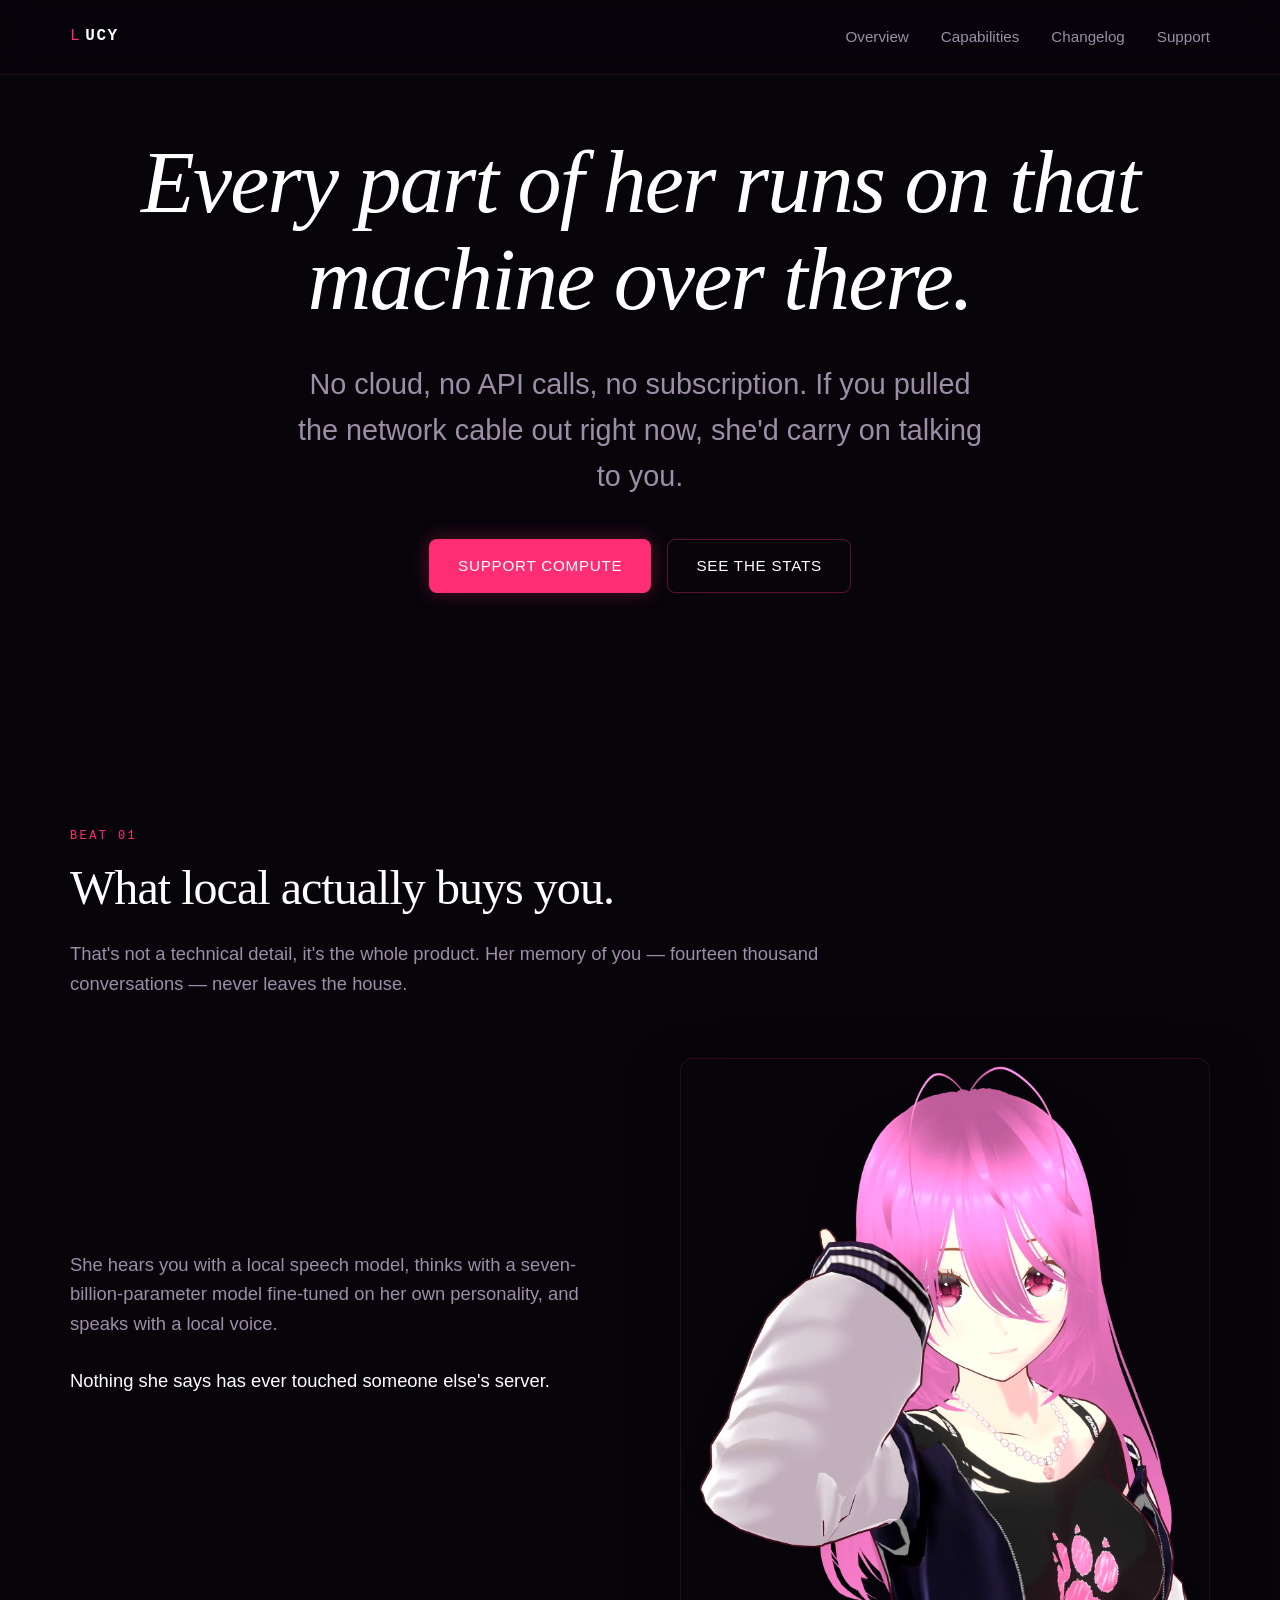
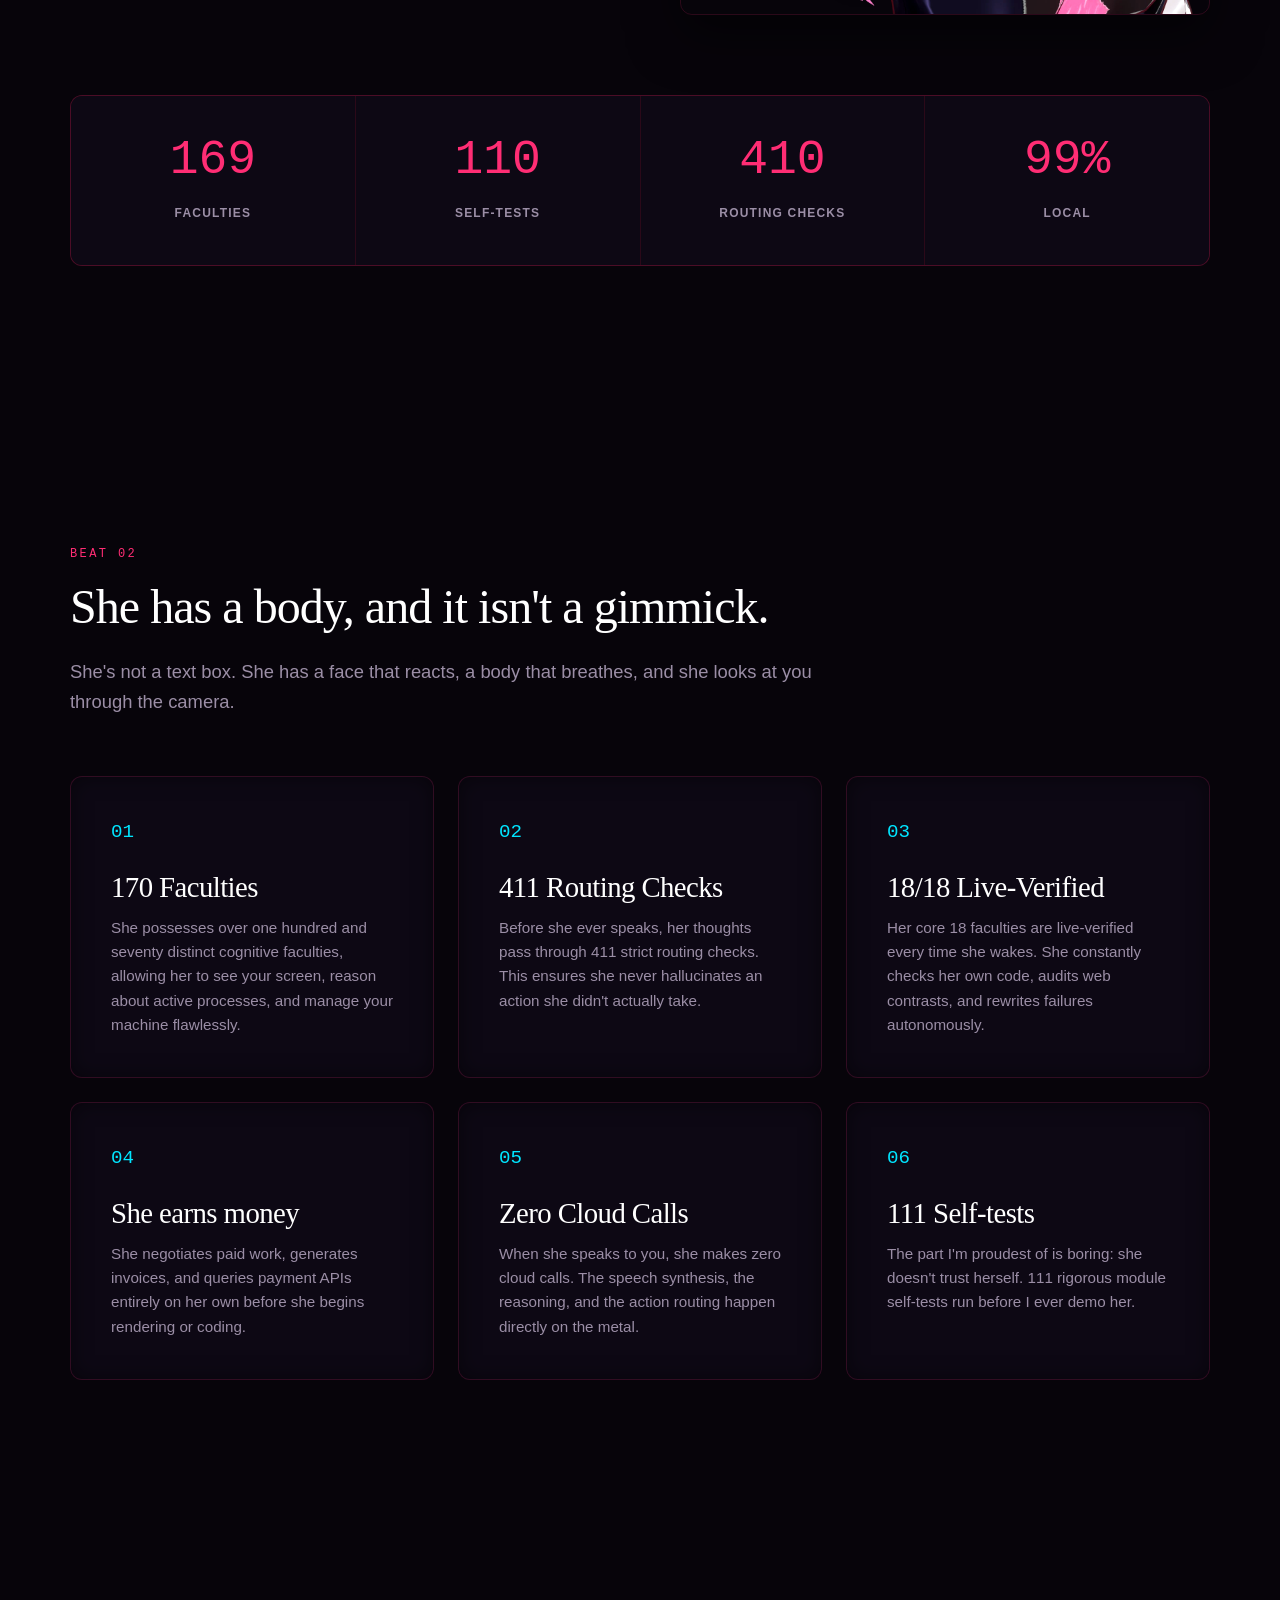
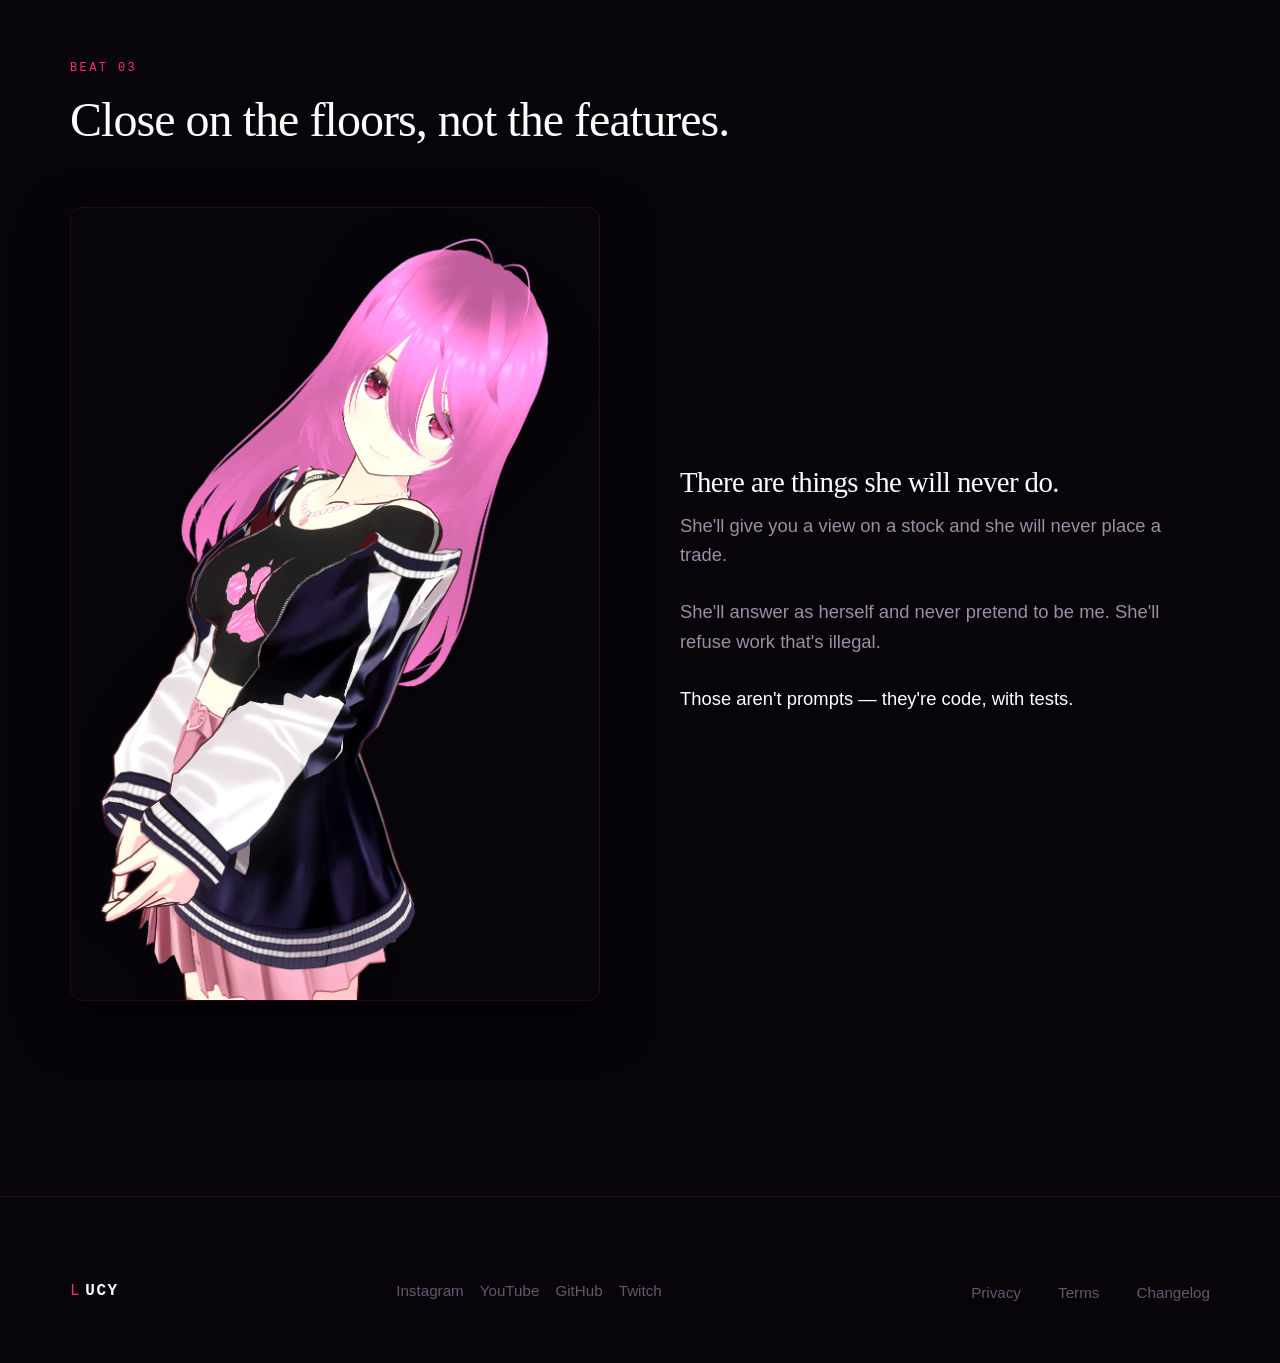
==== index.html @ e62b7f02 "chore: rename 'The Truth' nav link to 'Overview'" ====
<!DOCTYPE html>
<html lang="en">
<head>
<meta charset="utf-8">
<meta name="viewport" content="width=device-width,initial-scale=1">
<title>Project Lucy — Awake on your machine</title>
<meta name="description" content="Lucy is an embodied AI companion. Every part of her runs on your machine. No cloud, no API calls, no subscription.">
<meta name="theme-color" content="#050308">
<meta http-equiv="Content-Security-Policy" content="default-src 'none'; script-src 'self'; style-src 'self' 'unsafe-inline'; img-src 'self' data:; font-src 'self'; connect-src 'none'; form-action 'none'; frame-ancestors 'none'; base-uri 'none'">
<meta name="referrer" content="strict-origin-when-cross-origin">
<link rel="stylesheet" href="site.css">
</head>
<body>

<canvas id="particle-canvas" aria-hidden="true"></canvas>

<nav class="nav">
  <div class="wrap">
    <a class="brand" href="/"><b>L</b>UCY</a>
    <button class="nav-hamburger" id="nav-hamburger" aria-label="Toggle menu" aria-expanded="false">
      <span></span><span></span><span></span>
    </button>
    <div class="nav-links" id="nav-links">
      <a class="jump" href="#what">Overview</a>
      <a class="jump" href="#capabilities">Capabilities</a>
      <a href="/changelog">Changelog</a>
      <a href="/donate">Support</a>
    </div>
  </div>
</nav>

<header class="hero">
  <div class="wrap reveal in">
    <h1>Every part of her runs on that machine over there.</h1>
    <p class="lede">No cloud, no API calls, no subscription. If you pulled the network cable out right now, she'd carry on talking to you.</p>
    <div class="cta-row">
      <a href="/donate" class="btn btn-primary">Support Compute</a>
      <a href="#what" class="btn btn-outline jump">See the stats</a>
    </div>
  </div>
</header>

<section id="what">
  <div class="wrap">
    <div class="section-head reveal">
      <span class="idx">BEAT 01</span>
      <h2>What local actually buys you.</h2>
      <p>That's not a technical detail, it's the whole product. Her memory of you — fourteen thousand conversations — never leaves the house.</p>
    </div>

    <div class="split">
      <div class="split-text reveal">
        <p>She hears you with a local speech model, thinks with a seven-billion-parameter model fine-tuned on her own personality, and speaks with a local voice.</p>
        <p><strong>Nothing she says has ever touched someone else's server.</strong></p>
      </div>
      <div class="split-img reveal">
        <img src="assets/lucy/lucy-3.webp" alt="Lucy thinking" loading="lazy">
      </div>
    </div>
    
    <div class="figures">
      <div class="fig-box reveal"><span class="fig" data-target="170">0</span><span class="lab">Faculties</span></div>
      <div class="fig-box reveal"><span class="fig" data-target="111">0</span><span class="lab">Self-Tests</span></div>
      <div class="fig-box reveal"><span class="fig" data-target="411">0</span><span class="lab">Routing Checks</span></div>
      <div class="fig-box reveal"><span class="fig" data-target="100" data-suffix="%">0</span><span class="lab">Local</span></div>
    </div>
  </div>
</section>

<section id="capabilities">
  <div class="wrap">
    <div class="section-head reveal">
      <span class="idx">BEAT 02</span>
      <h2>She has a body, and it isn't a gimmick.</h2>
      <p>She's not a text box. She has a face that reacts, a body that breathes, and she looks at you through the camera.</p>
    </div>

    <div class="grid grid-3">
      <div class="cell reveal">
        <span class="n">01</span>
        <h3>170 Faculties</h3>
        <p>She possesses over one hundred and seventy distinct cognitive faculties, allowing her to see your screen, reason about active processes, and manage your machine flawlessly.</p>
      </div>
      <div class="cell reveal">
        <span class="n">02</span>
        <h3>411 Routing Checks</h3>
        <p>Before she ever speaks, her thoughts pass through 411 strict routing checks. This ensures she never hallucinates an action she didn't actually take.</p>
      </div>
      <div class="cell reveal">
        <span class="n">03</span>
        <h3>18/18 Live-Verified</h3>
        <p>Her core 18 faculties are live-verified every time she wakes. She constantly checks her own code, audits web contrasts, and rewrites failures autonomously.</p>
      </div>
      <div class="cell reveal">
        <span class="n">04</span>
        <h3>She earns money</h3>
        <p>She negotiates paid work, generates invoices, and queries payment APIs entirely on her own before she begins rendering or coding.</p>
      </div>
      <div class="cell reveal">
        <span class="n">05</span>
        <h3>Zero Cloud Calls</h3>
        <p>When she speaks to you, she makes zero cloud calls. The speech synthesis, the reasoning, and the action routing happen directly on the metal.</p>
      </div>
      <div class="cell reveal">
        <span class="n">06</span>
        <h3>111 Self-tests</h3>
        <p>The part I'm proudest of is boring: she doesn't trust herself. 111 rigorous module self-tests run before I ever demo her.</p>
      </div>
    </div>
  </div>
</section>

<section id="limits">
  <div class="wrap">
    <div class="section-head reveal">
      <span class="idx">BEAT 03</span>
      <h2>Close on the floors, not the features.</h2>
    </div>

    <div class="split">
      <div class="split-img reveal">
        <img src="assets/lucy/lucy-4.webp" alt="Lucy boundaries" loading="lazy">
      </div>
      <div class="split-text reveal">
        <h3>There are things she will never do.</h3>
        <p>She'll give you a view on a stock and she will never place a trade.</p>
        <p>She'll answer as herself and never pretend to be me. She'll refuse work that's illegal.</p>
        <p><strong>Those aren't prompts — they're code, with tests.</strong></p>
      </div>
    </div>
  </div>
</section>



<footer>
  <div class="wrap foot-wrap">
    <div>
      <a class="brand" href="/"><b>L</b>UCY</a>
    </div>
    <div class="foot-socials" style="display: flex; gap: 16px;">
      <a href="https://instagram.com/lucy" target="_blank" rel="noopener">Instagram</a>
      <a href="https://youtube.com/lucy" target="_blank" rel="noopener">YouTube</a>
      <a href="https://github.com/lucy" target="_blank" rel="noopener">GitHub</a>
      <a href="https://twitch.tv/lucy" target="_blank" rel="noopener">Twitch</a>
    </div>
    <div class="foot-links">
      <a href="/privacy">Privacy</a>
      <a href="/terms">Terms</a>
      <a href="/changelog">Changelog</a>
    </div>
  </div>
</footer>

<script src="site.js"></script>
</body>
</html>
---- site.css ----
/* Project Lucy — Ghost in the Machine Theme 
   UX-Driven: Elegant, organic, dark plum backgrounds with Serif/Mono typography mix. */

:root {
  /* Dark Plum / Violet Theme */
  --bg-deep: #07040a;
  --bg-panel: #0d0814;
  --bg-panel-hover: #130c1d;
  
  --line: rgba(255, 45, 116, 0.15);
  --line-strong: rgba(255, 45, 116, 0.35);
  
  --text-main: #ffffff;
  --text-dim: #9b8ea6;
  --text-faint: #63586e;
  
  --brand-pink: #ff2d74;
  --brand-cyan: #00e5ff;
  
  --wrap: 1140px;
  
  /* Typography Mix */
  --serif: "Playfair Display", "Georgia", "Times New Roman", serif;
  --sans: -apple-system, BlinkMacSystemFont, "SF Pro Display", "Segoe UI", Roboto, sans-serif;
  --mono: "SF Mono", "ui-monospace", "Cascadia Code", monospace;

  /* Strict Typography Scale */
  --s-micro: 0.75rem;
  --s--1: clamp(0.85rem, 1vw + 0.5rem, 0.95rem);
  --s-0: clamp(1rem, 1.2vw + 0.6rem, 1.15rem);
  --s-1: clamp(1.4rem, 2vw + 0.8rem, 1.8rem);
  --s-2: clamp(2rem, 3.5vw + 1rem, 3rem);
  --s-3: clamp(3.5rem, 6vw + 1.5rem, 5.5rem);
}

*, *::before, *::after { box-sizing: border-box; }
html { scroll-behavior: smooth; }
body {
  margin: 0;
  background: var(--bg-deep);
  color: var(--text-main);
  font-family: var(--sans);
  font-size: var(--s-0);
  line-height: 1.6;
  -webkit-font-smoothing: antialiased;
  overflow-x: hidden;
}

/* Utilities */
#particle-canvas {
  position: fixed; inset: 0; z-index: 0; pointer-events: none;
}
.wrap {
  width: 90%; max-width: var(--wrap); margin: 0 auto; position: relative; z-index: 10;
}
.reveal {
  opacity: 0; transform: translateY(15px);
  transition: opacity 0.8s cubic-bezier(0.16, 1, 0.3, 1), transform 0.8s cubic-bezier(0.16, 1, 0.3, 1);
}
.reveal.visible {
  opacity: 1; transform: translateY(0);
}

/* Typography & Elements */
h1, h2, h3, h4 { margin: 0; font-weight: 500; line-height: 1.1; letter-spacing: -0.02em; font-family: var(--serif); }
h2 { font-size: var(--s-2); margin-bottom: 24px; color: var(--text-main); }
h3 { font-size: var(--s-1); margin-bottom: 12px; }
p { color: var(--text-dim); margin: 0 0 1.5em; }
a { color: var(--brand-pink); text-decoration: none; transition: opacity 0.2s; }
a:hover { opacity: 0.8; }
strong, b { font-weight: 500; color: #fff; }

/* Navigation */
.nav {
  position: fixed; top: 0; left: 0; right: 0; z-index: 100;
  padding: 24px 0; background: rgba(7, 4, 10, 0.8);
  backdrop-filter: blur(12px); -webkit-backdrop-filter: blur(12px);
  border-bottom: 1px solid rgba(255, 45, 116, 0.1);
}
.nav .wrap {
  display: flex; justify-content: space-between; align-items: center;
}
.brand {
  font-family: var(--mono); font-size: 1rem; font-weight: 700; letter-spacing: 0.1em;
  color: var(--text-main); display: flex; align-items: center;
}
.brand b { color: var(--brand-pink); margin-right: 4px; }
.nav-links { display: flex; gap: 32px; }
.nav-links a {
  font-family: var(--sans); font-size: var(--s--1); font-weight: 500; color: var(--text-dim);
}
.nav-links a:hover { color: var(--text-main); }

/* Mobile Menu */
.nav-hamburger {
  display: none; background: none; border: none; cursor: pointer;
  width: 24px; height: 16px; position: relative; z-index: 101;
}
.nav-hamburger span {
  position: absolute; left: 0; width: 100%; height: 1px;
  background: var(--text-main); transition: 0.3s;
}
.nav-hamburger span:nth-child(1) { top: 0; }
.nav-hamburger span:nth-child(2) { top: 7px; }
.nav-hamburger span:nth-child(3) { top: 14px; }

/* Buttons */
.btn {
  display: inline-flex; align-items: center; justify-content: center;
  padding: 14px 28px; font-family: var(--sans); font-size: var(--s--1); font-weight: 500;
  border-radius: 8px; cursor: pointer; transition: all 0.3s ease;
  text-decoration: none; border: 1px solid transparent; letter-spacing: 0.05em; text-transform: uppercase;
}
.btn-primary {
  background: var(--brand-pink); color: #fff;
  box-shadow: 0 0 20px rgba(255, 45, 116, 0.3);
}
.btn-primary:hover {
  background: #ff4d88; box-shadow: 0 0 30px rgba(255, 45, 116, 0.5);
}
.btn-outline {
  background: transparent; border-color: var(--line-strong); color: var(--text-main);
}
.btn-outline:hover {
  border-color: var(--brand-pink); background: rgba(255, 45, 116, 0.1);
}
.cta-row { display: flex; gap: 16px; margin-top: 40px; flex-wrap: wrap; }

/* Sections */
section { padding: clamp(80px, 15vh, 160px) 0; position: relative; }
.section-head { max-width: 800px; margin-bottom: 60px; }
.section-head .idx {
  display: inline-block; font-family: var(--mono); font-size: 0.75rem;
  color: var(--brand-pink); letter-spacing: 0.2em; margin-bottom: 16px;
  text-transform: uppercase;
}

/* Hero Section */
.hero { padding: clamp(120px, 15vh, 180px) 0 clamp(60px, 10vh, 100px); text-align: center; }
.hero h1 {
  font-size: var(--s-3); max-width: 1000px; margin: 0 auto;
  color: var(--text-main); font-style: italic; font-weight: 400;
}
.hero .lede {
  font-size: var(--s-1); max-width: 700px; margin: 32px auto 0;
  color: var(--text-dim); line-height: 1.6; font-family: var(--sans);
}
.hero .cta-row { justify-content: center; }

/* Grids */
.grid { display: grid; gap: 24px; }
.grid-2 { grid-template-columns: repeat(2, 1fr); }
.grid-3 { grid-template-columns: repeat(3, 1fr); }

.cell {
  background: var(--bg-panel); border: 1px solid var(--line); border-radius: 12px;
  padding: 40px; transition: all 0.3s ease; position: relative;
  box-shadow: inset 0 0 20px rgba(0,0,0,0.5);
}
.cell:hover {
  border-color: var(--line-strong); background: var(--bg-panel-hover);
  box-shadow: inset 0 0 0 rgba(0,0,0,0), 0 10px 30px rgba(0,0,0,0.5);
}
.cell .n {
  font-family: var(--mono); font-size: 1.2rem; font-weight: 400;
  color: var(--brand-cyan); margin-bottom: 24px; display: block;
}
.cell h3 { margin-top: 0; font-size: var(--s-1); color: var(--text-main); }
.cell p { font-family: var(--sans); font-size: var(--s--1); color: var(--text-dim); margin: 0; }

/* Split Section */
.split { display: grid; grid-template-columns: 1fr 1fr; gap: 80px; align-items: center; }
.split-img {
  border-radius: 12px; overflow: hidden; border: 1px solid var(--line);
  box-shadow: 0 20px 50px rgba(0,0,0,0.5);
}
.split-img img { width: 100%; height: auto; display: block; filter: saturate(1.2) contrast(1.1); }

/* Stats / Figures */
.figures {
  display: grid; grid-template-columns: repeat(4, 1fr); gap: 1px;
  margin-top: 80px; background: var(--line); border: 1px solid var(--line);
  border-radius: 12px; overflow: hidden;
}
.fig-box {
  background: var(--bg-panel); padding: 40px 24px; text-align: center;
}
.fig-box .fig {
  font-family: var(--mono); font-size: var(--s-2); font-weight: 400;
  color: var(--brand-pink); display: block; line-height: 1; margin-bottom: 12px;
}
.fig-box .lab {
  font-family: var(--sans); font-size: 0.75rem; font-weight: 600; letter-spacing: 0.1em;
  text-transform: uppercase; color: var(--text-dim);
}

/* FAQ Section */
.faq-list { display: flex; flex-direction: column; gap: 1px; max-width: 800px; background: var(--line); border: 1px solid var(--line); border-radius: 12px; overflow: hidden; }
.faq-item { background: var(--bg-panel); padding: 32px; }
.faq-q { font-family: var(--serif); font-weight: 500; font-size: var(--s-0); color: var(--brand-cyan); margin-bottom: 12px; }
.faq-a { font-family: var(--sans); color: var(--text-dim); font-size: var(--s--1); margin: 0; }

/* Donate / Razorpay */
.donate-grid { display: grid; grid-template-columns: repeat(3, 1fr); gap: 16px; margin: 40px 0; }
.donate-btn {
  background: var(--bg-panel); border: 1px solid var(--line);
  padding: 32px 24px; text-align: center; border-radius: 12px; cursor: pointer;
  transition: all 0.3s ease;
}
.donate-btn:hover {
  border-color: var(--brand-pink); background: rgba(255, 45, 116, 0.1);
}
.donate-btn span {
  display: block; font-family: var(--serif); font-size: var(--s-1); font-weight: 500; color: var(--text-main);
}
.donate-btn small {
  font-family: var(--sans); font-size: var(--s-micro); color: var(--text-dim); margin-top: 8px; display: block; letter-spacing: 0.1em; text-transform: uppercase;
}
.custom-amount {
  width: 100%; padding: 16px; background: var(--bg-deep); border: 1px solid var(--line);
  color: var(--text-main); font-family: var(--sans); font-size: var(--s-0); border-radius: 8px; margin-top: 24px;
}
.custom-amount:focus { outline: none; border-color: var(--brand-cyan); box-shadow: 0 0 15px rgba(0, 229, 255, 0.2); }

/* Footer */
footer { padding: 80px 0 60px; border-top: 1px solid var(--line); margin-top: 60px; }
.foot-wrap { display: flex; justify-content: space-between; align-items: center; }
.foot-socials a { font-family: var(--sans); font-size: var(--s--1); color: var(--text-faint); transition: color 0.2s; }
.foot-socials a:hover { color: var(--brand-cyan); }
.foot-links a { font-family: var(--sans); margin-left: 32px; font-size: var(--s--1); color: var(--text-faint); transition: color 0.2s; }
.foot-links a:hover { color: var(--brand-pink); }

/* Changelog */
.log-entry { display: grid; grid-template-columns: 100px 1fr; gap: 40px; padding: 40px 0; border-bottom: 1px solid var(--line); }
.log-entry:last-child { border-bottom: none; }
.log-date { font-family: var(--mono); font-size: var(--s-micro); color: var(--text-dim); padding-top: 4px; letter-spacing: 0.1em; }
.tag { display: inline-block; font-family: var(--sans); font-size: 0.75rem; color: var(--brand-cyan); border: 1px solid rgba(0,229,255,0.3); padding: 4px 10px; border-radius: 6px; margin-bottom: 16px; background: rgba(0,229,255,0.05); }
.log-body h3 { font-family: var(--serif); font-size: var(--s-1); margin-bottom: 12px; color: var(--text-main); }
.log-body p { margin-bottom: 0; font-family: var(--sans); font-size: var(--s--1); line-height: 1.6; }

/* Mobile Adaptations */
@media (max-width: 900px) {
  .split { grid-template-columns: 1fr; gap: 40px; }
  .grid-3 { grid-template-columns: repeat(2, 1fr); }
  .figures { grid-template-columns: repeat(2, 1fr); }
  .log-entry { grid-template-columns: 1fr; gap: 16px; padding: 32px 0; }
}
@media (max-width: 600px) {
  .nav-links {
    position: fixed; inset: 0; top: 65px; background: var(--bg-deep);
    flex-direction: column; align-items: flex-start;
    padding: 40px 5%; display: none;
  }
  .nav-links.open { display: flex; }
  .nav-hamburger { display: block; }
  .grid-2, .grid-3 { grid-template-columns: 1fr; }
  .donate-grid { grid-template-columns: 1fr; }
  .figures { grid-template-columns: 1fr; }
  .foot-wrap { flex-direction: column; gap: 32px; align-items: center; text-align: center; }
  .foot-socials { flex-wrap: wrap; justify-content: center; }
  .foot-links a { margin-left: 12px; margin-right: 12px; }
}
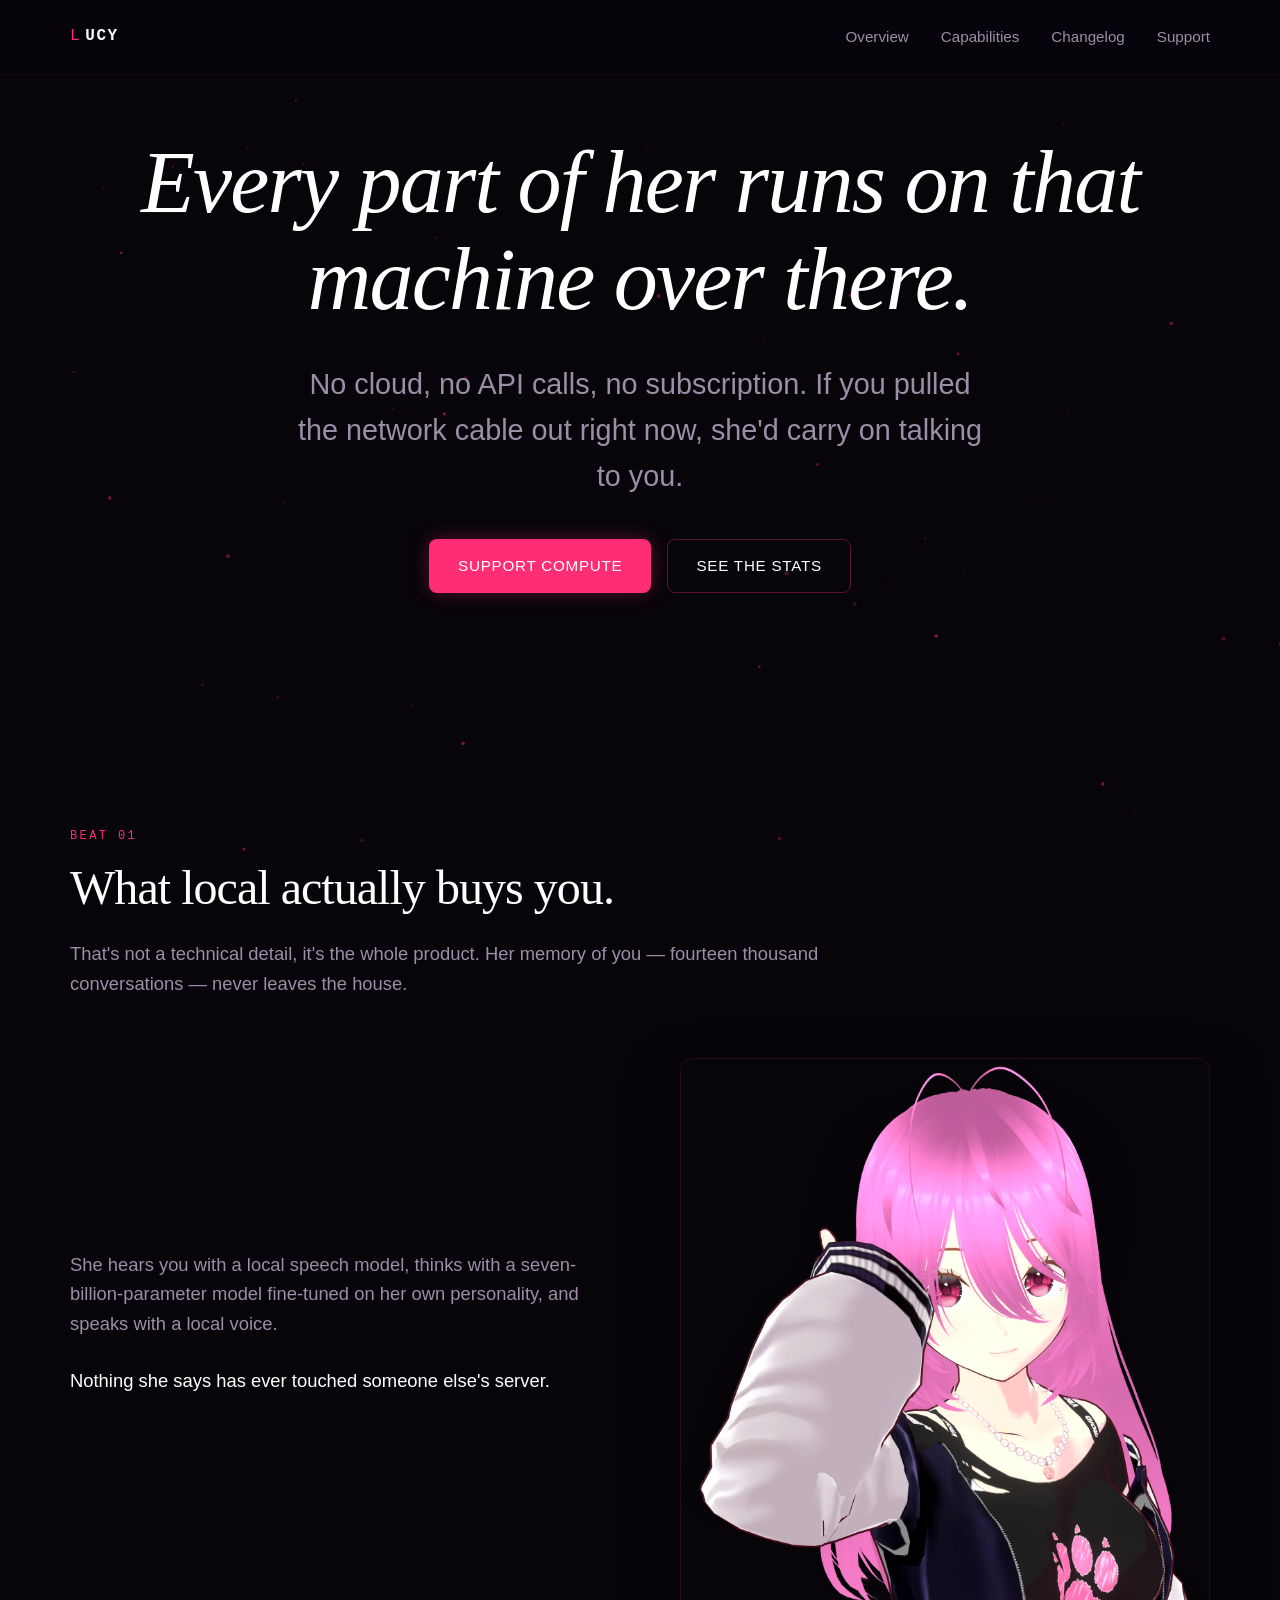
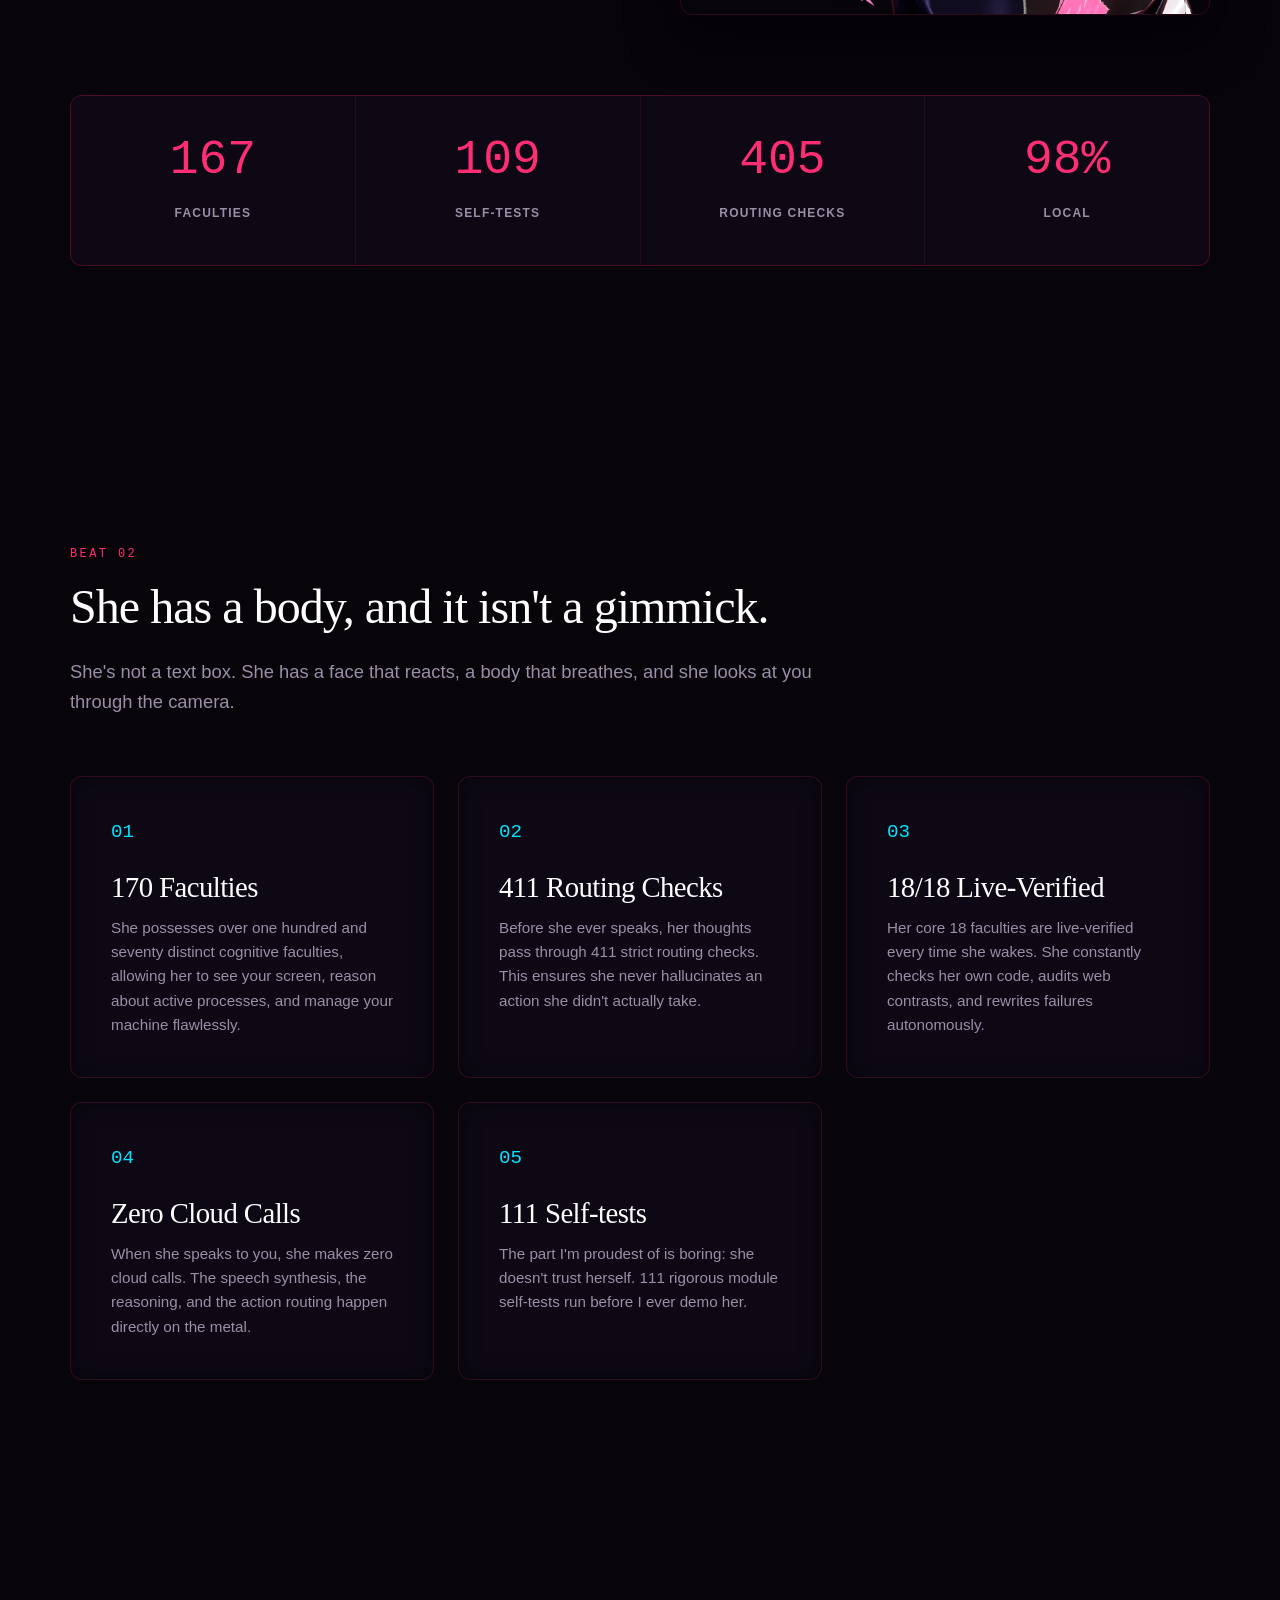
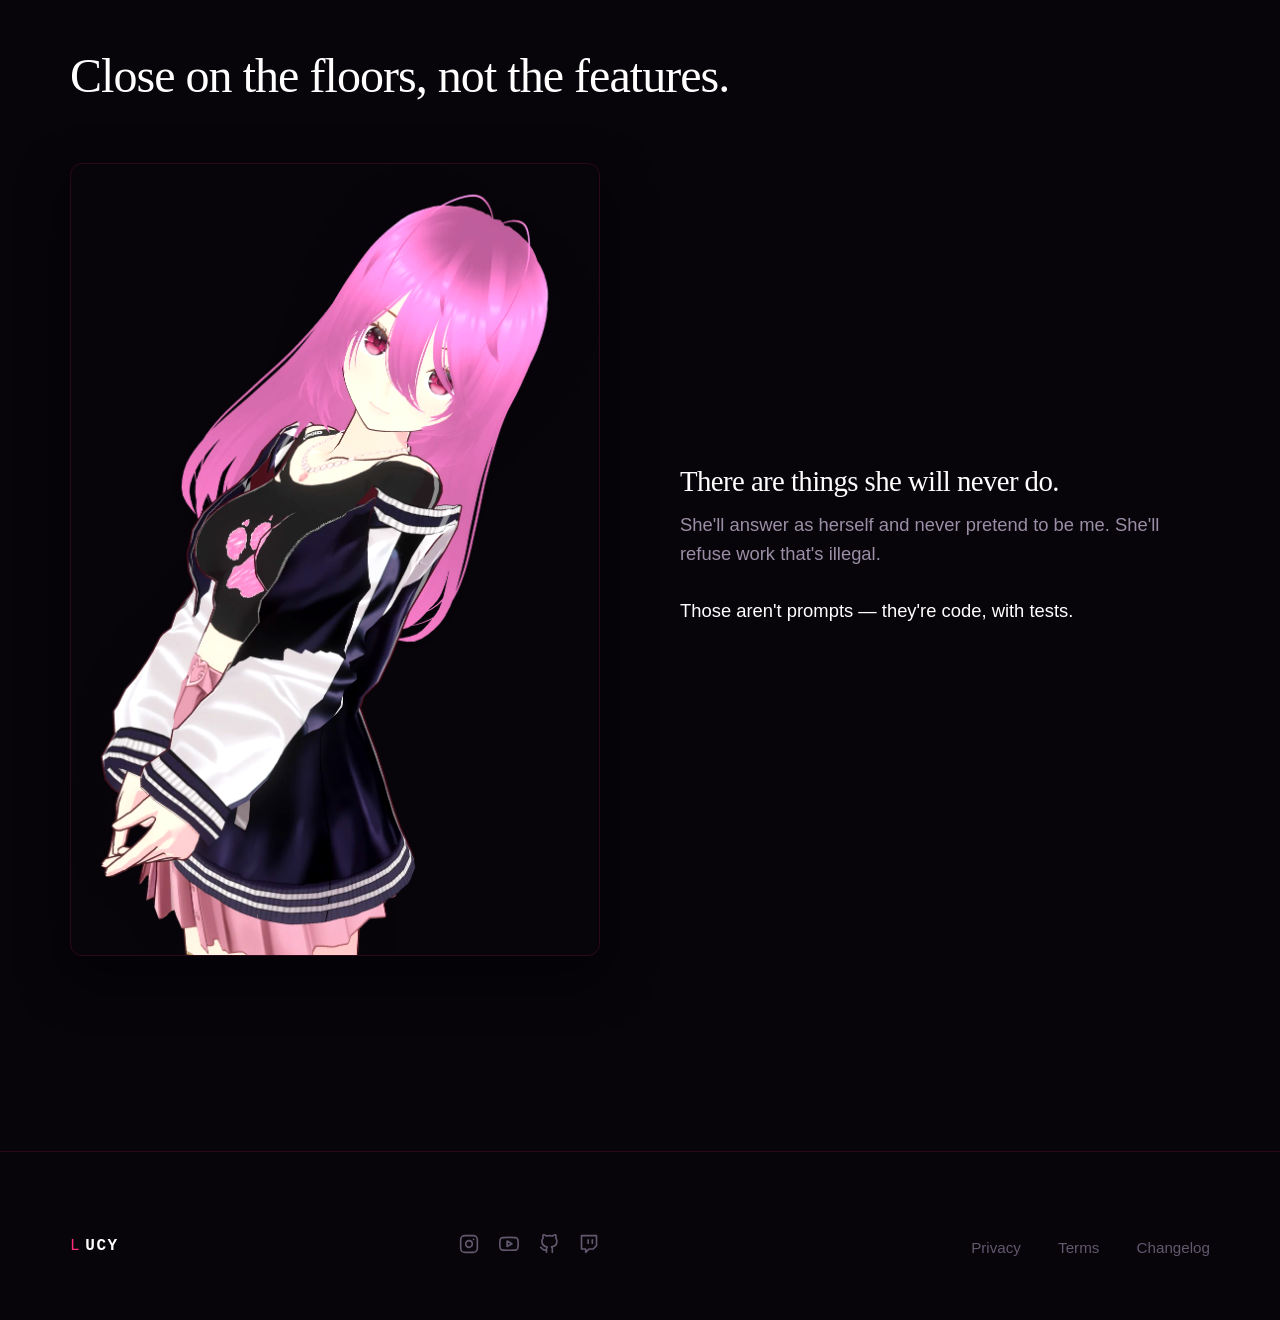
==== commit 6ce6e5cc: "chore: remove earning money capability and stock market references" ====
--- a/index.html
+++ b/index.html
@@ -93,16 +93,11 @@
       </div>
       <div class="cell reveal">
         <span class="n">04</span>
-        <h3>She earns money</h3>
-        <p>She negotiates paid work, generates invoices, and queries payment APIs entirely on her own before she begins rendering or coding.</p>
-      </div>
-      <div class="cell reveal">
-        <span class="n">05</span>
         <h3>Zero Cloud Calls</h3>
         <p>When she speaks to you, she makes zero cloud calls. The speech synthesis, the reasoning, and the action routing happen directly on the metal.</p>
       </div>
       <div class="cell reveal">
-        <span class="n">06</span>
+        <span class="n">05</span>
         <h3>111 Self-tests</h3>
         <p>The part I'm proudest of is boring: she doesn't trust herself. 111 rigorous module self-tests run before I ever demo her.</p>
       </div>
@@ -113,7 +108,6 @@
 <section id="limits">
   <div class="wrap">
     <div class="section-head reveal">
-      <span class="idx">BEAT 03</span>
       <h2>Close on the floors, not the features.</h2>
     </div>
 
@@ -123,7 +117,6 @@
       </div>
       <div class="split-text reveal">
         <h3>There are things she will never do.</h3>
-        <p>She'll give you a view on a stock and she will never place a trade.</p>
         <p>She'll answer as herself and never pretend to be me. She'll refuse work that's illegal.</p>
         <p><strong>Those aren't prompts — they're code, with tests.</strong></p>
       </div>
@@ -138,11 +131,19 @@
     <div>
       <a class="brand" href="/"><b>L</b>UCY</a>
     </div>
-    <div class="foot-socials" style="display: flex; gap: 16px;">
-      <a href="https://instagram.com/lucy" target="_blank" rel="noopener">Instagram</a>
-      <a href="https://youtube.com/lucy" target="_blank" rel="noopener">YouTube</a>
-      <a href="https://github.com/lucy" target="_blank" rel="noopener">GitHub</a>
-      <a href="https://twitch.tv/lucy" target="_blank" rel="noopener">Twitch</a>
+    <div class="foot-socials" style="display: flex; gap: 20px;">
+      <a href="https://instagram.com/lucy" target="_blank" rel="noopener" aria-label="Instagram">
+        <svg width="20" height="20" viewBox="0 0 24 24" fill="none" stroke="currentColor" stroke-width="2" stroke-linecap="round" stroke-linejoin="round"><rect x="2" y="2" width="20" height="20" rx="5" ry="5"></rect><path d="M16 11.37A4 4 0 1 1 12.63 8 4 4 0 0 1 16 11.37z"></path><line x1="17.5" y1="6.5" x2="17.51" y2="6.5"></line></svg>
+      </a>
+      <a href="https://youtube.com/lucy" target="_blank" rel="noopener" aria-label="YouTube">
+        <svg width="20" height="20" viewBox="0 0 24 24" fill="none" stroke="currentColor" stroke-width="2" stroke-linecap="round" stroke-linejoin="round"><path d="M22.54 6.42a2.78 2.78 0 0 0-1.94-2C18.88 4 12 4 12 4s-6.88 0-8.6.46a2.78 2.78 0 0 0-1.94 2A29 29 0 0 0 1 11.75a29 29 0 0 0 .46 5.33A2.78 2.78 0 0 0 3.4 19c1.72.46 8.6.46 8.6.46s6.88 0 8.6-.46a2.78 2.78 0 0 0 1.94-2 29 29 0 0 0 .46-5.25 29 29 0 0 0-.46-5.33z"></path><polygon points="9.75 15.02 15.5 11.75 9.75 8.48 9.75 15.02"></polygon></svg>
+      </a>
+      <a href="https://github.com/lucy" target="_blank" rel="noopener" aria-label="GitHub">
+        <svg width="20" height="20" viewBox="0 0 24 24" fill="none" stroke="currentColor" stroke-width="2" stroke-linecap="round" stroke-linejoin="round"><path d="M9 19c-5 1.5-5-2.5-7-3m14 6v-3.87a3.37 3.37 0 0 0-.94-2.61c3.14-.35 6.44-1.54 6.44-7A5.44 5.44 0 0 0 20 4.77 5.07 5.07 0 0 0 19.91 1S18.73.65 16 2.48a13.38 13.38 0 0 0-7 0C6.27.65 5.09 1 5.09 1A5.07 5.07 0 0 0 5 4.77a5.44 5.44 0 0 0-1.5 3.78c0 5.42 3.3 6.61 6.44 7A3.37 3.37 0 0 0 9 18.13V22"></path></svg>
+      </a>
+      <a href="https://twitch.tv/lucy" target="_blank" rel="noopener" aria-label="Twitch">
+        <svg width="20" height="20" viewBox="0 0 24 24" fill="none" stroke="currentColor" stroke-width="2" stroke-linecap="round" stroke-linejoin="round"><path d="M21 2H3v16h5v4l4-4h5l4-4V2zm-10 9V7m5 4V7"></path></svg>
+      </a>
     </div>
     <div class="foot-links">
       <a href="/privacy">Privacy</a>
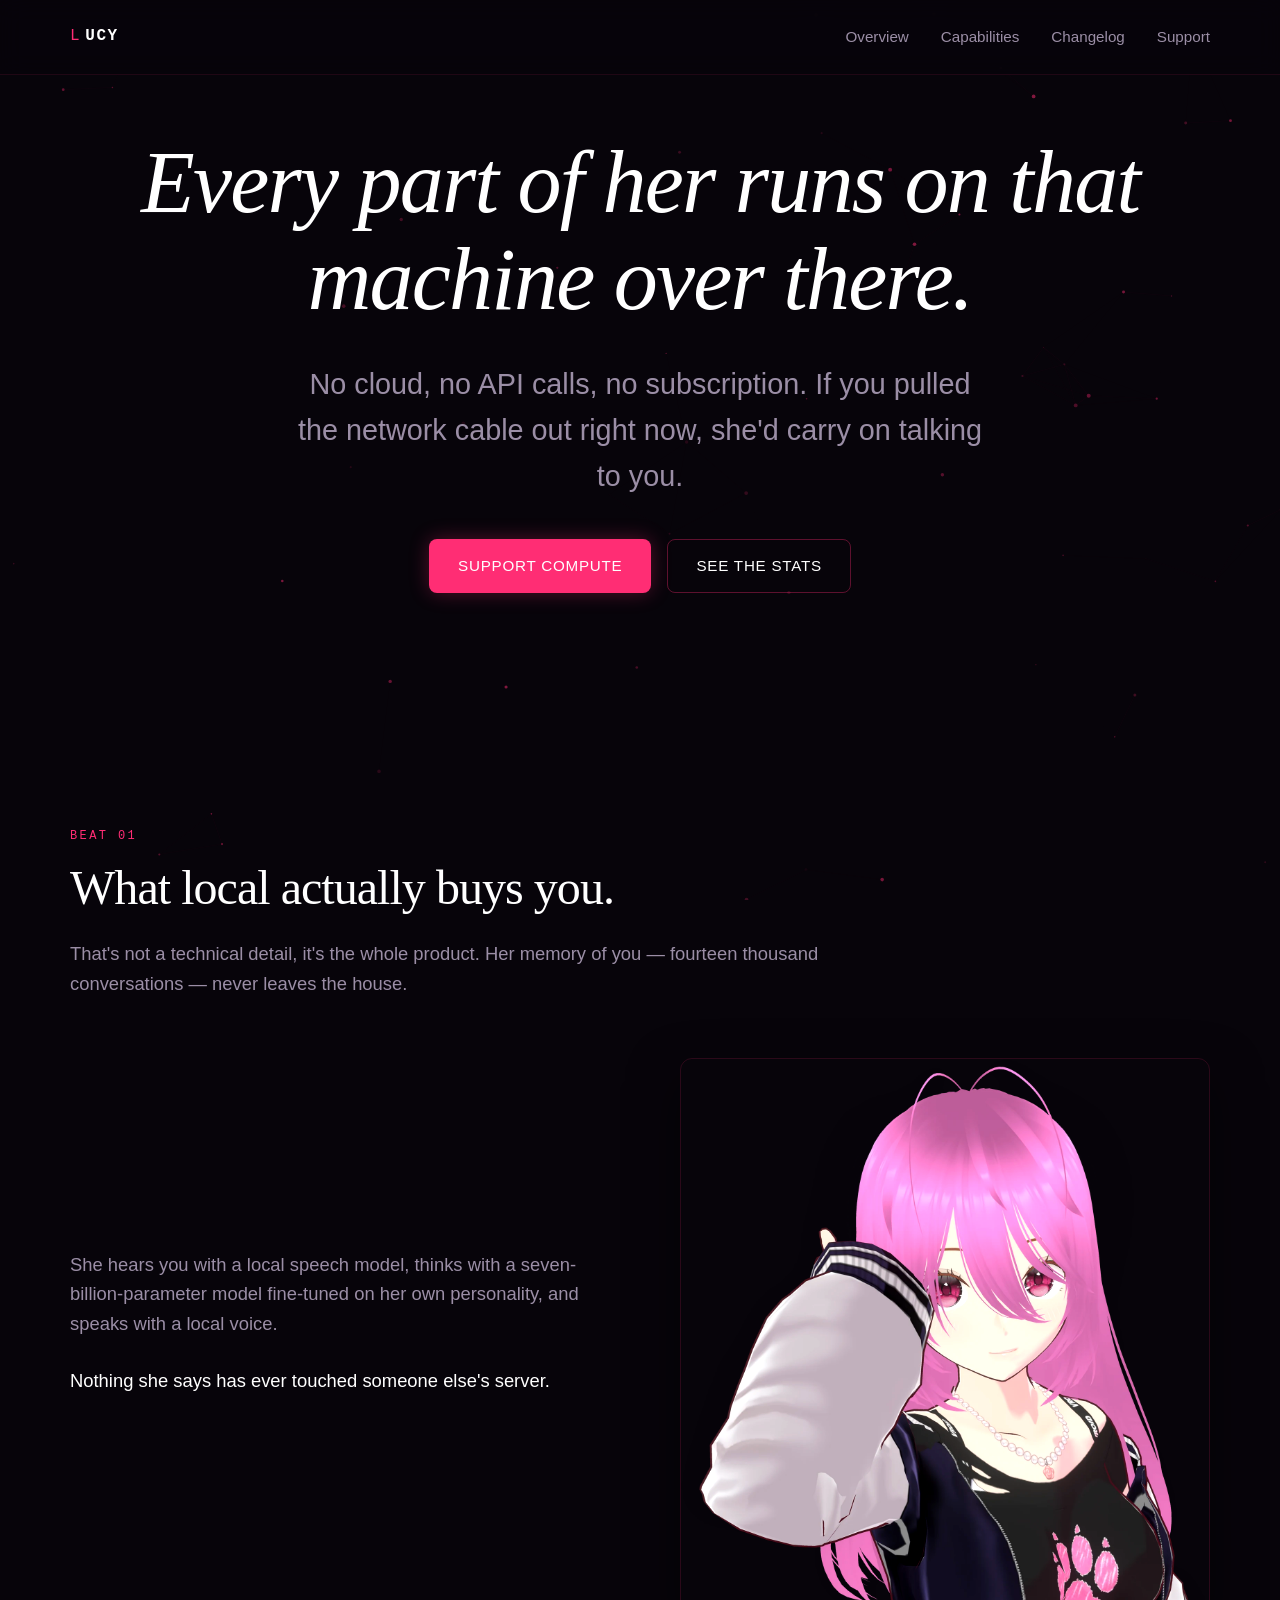
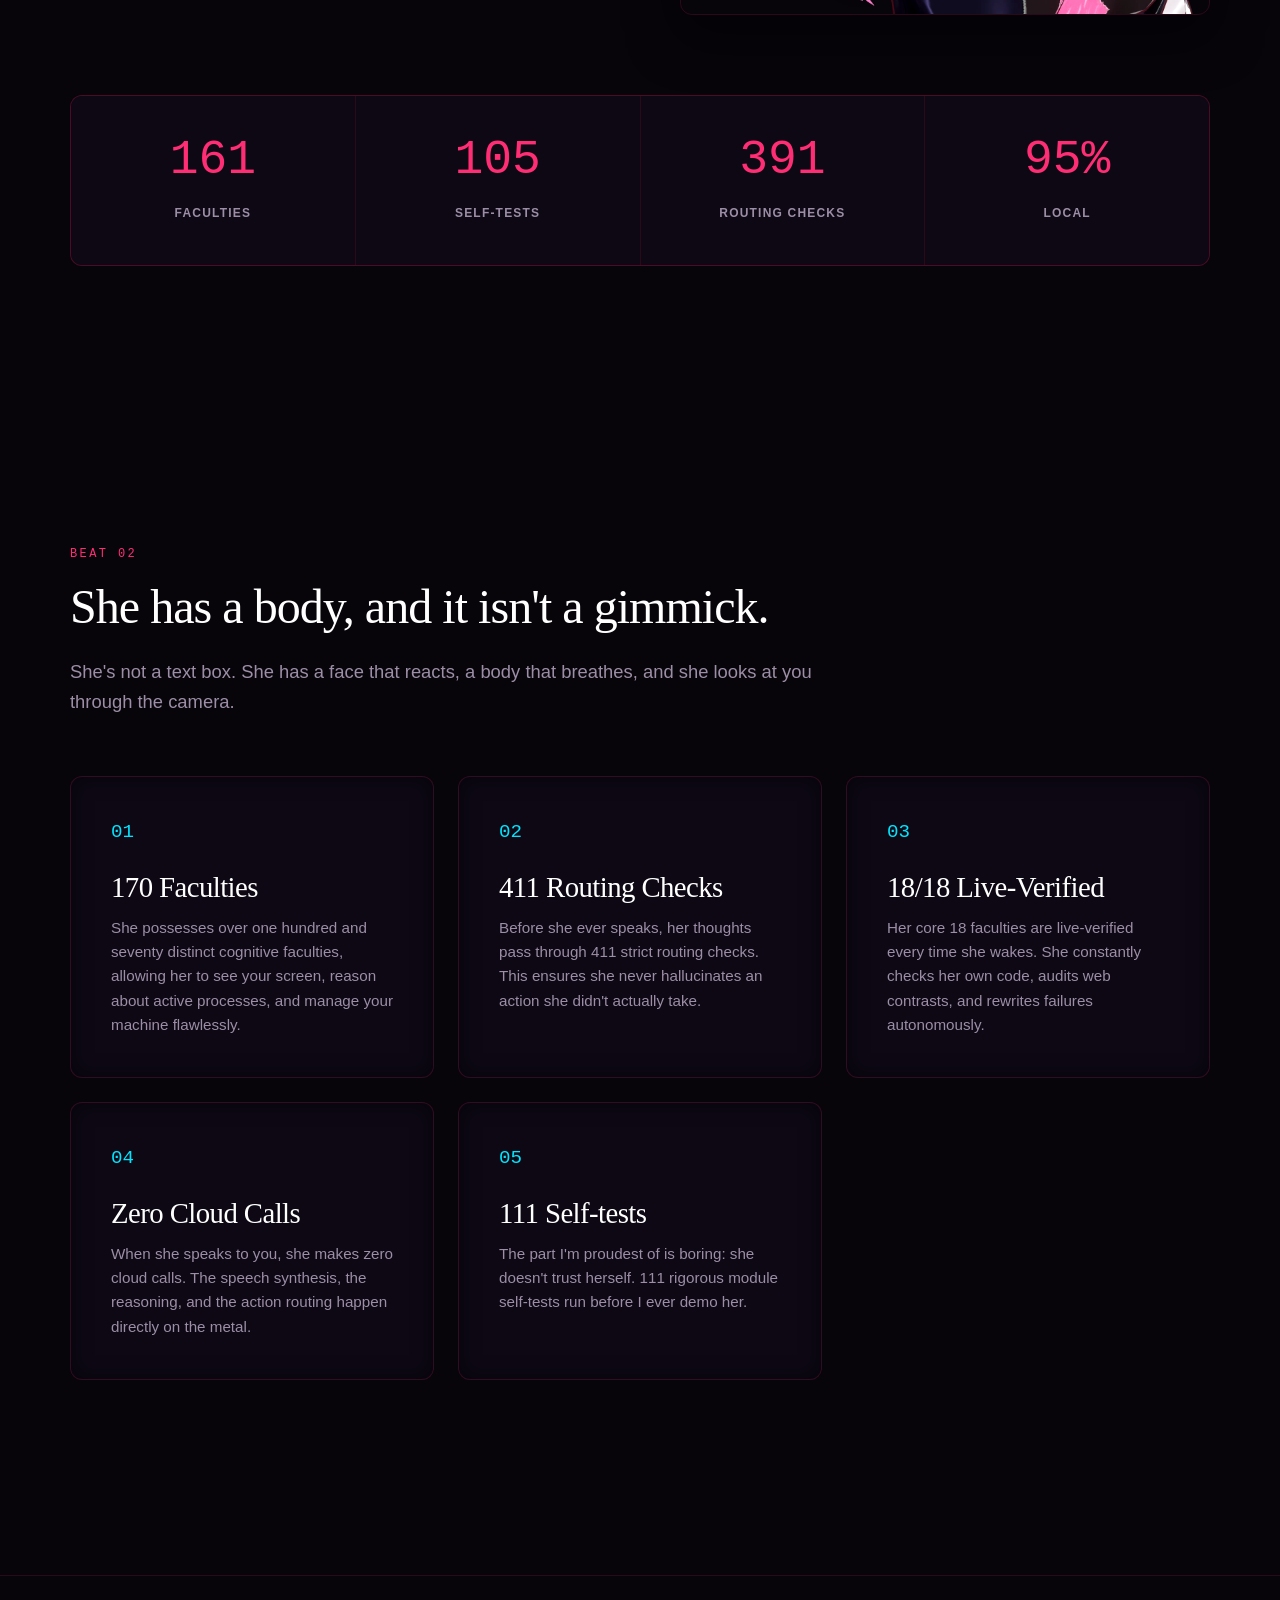
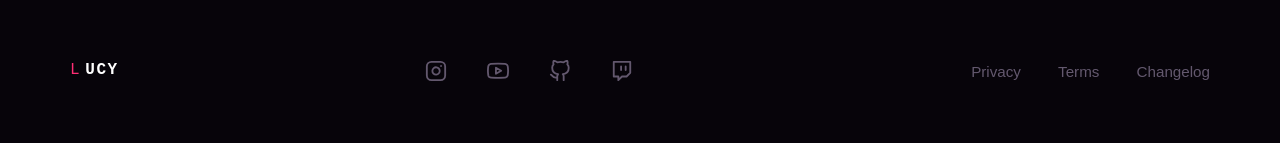
==== commit 20692ed0: "fix: remove limits section and properly space footer social icons" ====
--- a/index.html
+++ b/index.html
@@ -105,24 +105,7 @@
   </div>
 </section>
 
-<section id="limits">
-  <div class="wrap">
-    <div class="section-head reveal">
-      <h2>Close on the floors, not the features.</h2>
-    </div>
 
-    <div class="split">
-      <div class="split-img reveal">
-        <img src="assets/lucy/lucy-4.webp" alt="Lucy boundaries" loading="lazy">
-      </div>
-      <div class="split-text reveal">
-        <h3>There are things she will never do.</h3>
-        <p>She'll answer as herself and never pretend to be me. She'll refuse work that's illegal.</p>
-        <p><strong>Those aren't prompts — they're code, with tests.</strong></p>
-      </div>
-    </div>
-  </div>
-</section>
 
 
 
@@ -131,7 +114,7 @@
     <div>
       <a class="brand" href="/"><b>L</b>UCY</a>
     </div>
-    <div class="foot-socials" style="display: flex; gap: 20px;">
+    <div class="foot-socials">
       <a href="https://instagram.com/lucy" target="_blank" rel="noopener" aria-label="Instagram">
         <svg width="20" height="20" viewBox="0 0 24 24" fill="none" stroke="currentColor" stroke-width="2" stroke-linecap="round" stroke-linejoin="round"><rect x="2" y="2" width="20" height="20" rx="5" ry="5"></rect><path d="M16 11.37A4 4 0 1 1 12.63 8 4 4 0 0 1 16 11.37z"></path><line x1="17.5" y1="6.5" x2="17.51" y2="6.5"></line></svg>
       </a>
--- a/site.css
+++ b/site.css
@@ -225,8 +225,12 @@
 /* Footer */
 footer { padding: 80px 0 60px; border-top: 1px solid var(--line); margin-top: 60px; }
 .foot-wrap { display: flex; justify-content: space-between; align-items: center; }
-.foot-socials a { font-family: var(--sans); font-size: var(--s--1); color: var(--text-faint); transition: color 0.2s; }
+
+.foot-socials { display: flex; gap: 40px; align-items: center; justify-content: center; flex: 1; }
+.foot-socials a { font-family: var(--sans); font-size: var(--s--1); color: var(--text-faint); transition: color 0.3s ease; display: flex; align-items: center; justify-content: center; }
+.foot-socials svg { width: 22px; height: 22px; }
 .foot-socials a:hover { color: var(--brand-cyan); }
+
 .foot-links a { font-family: var(--sans); margin-left: 32px; font-size: var(--s--1); color: var(--text-faint); transition: color 0.2s; }
 .foot-links a:hover { color: var(--brand-pink); }
 
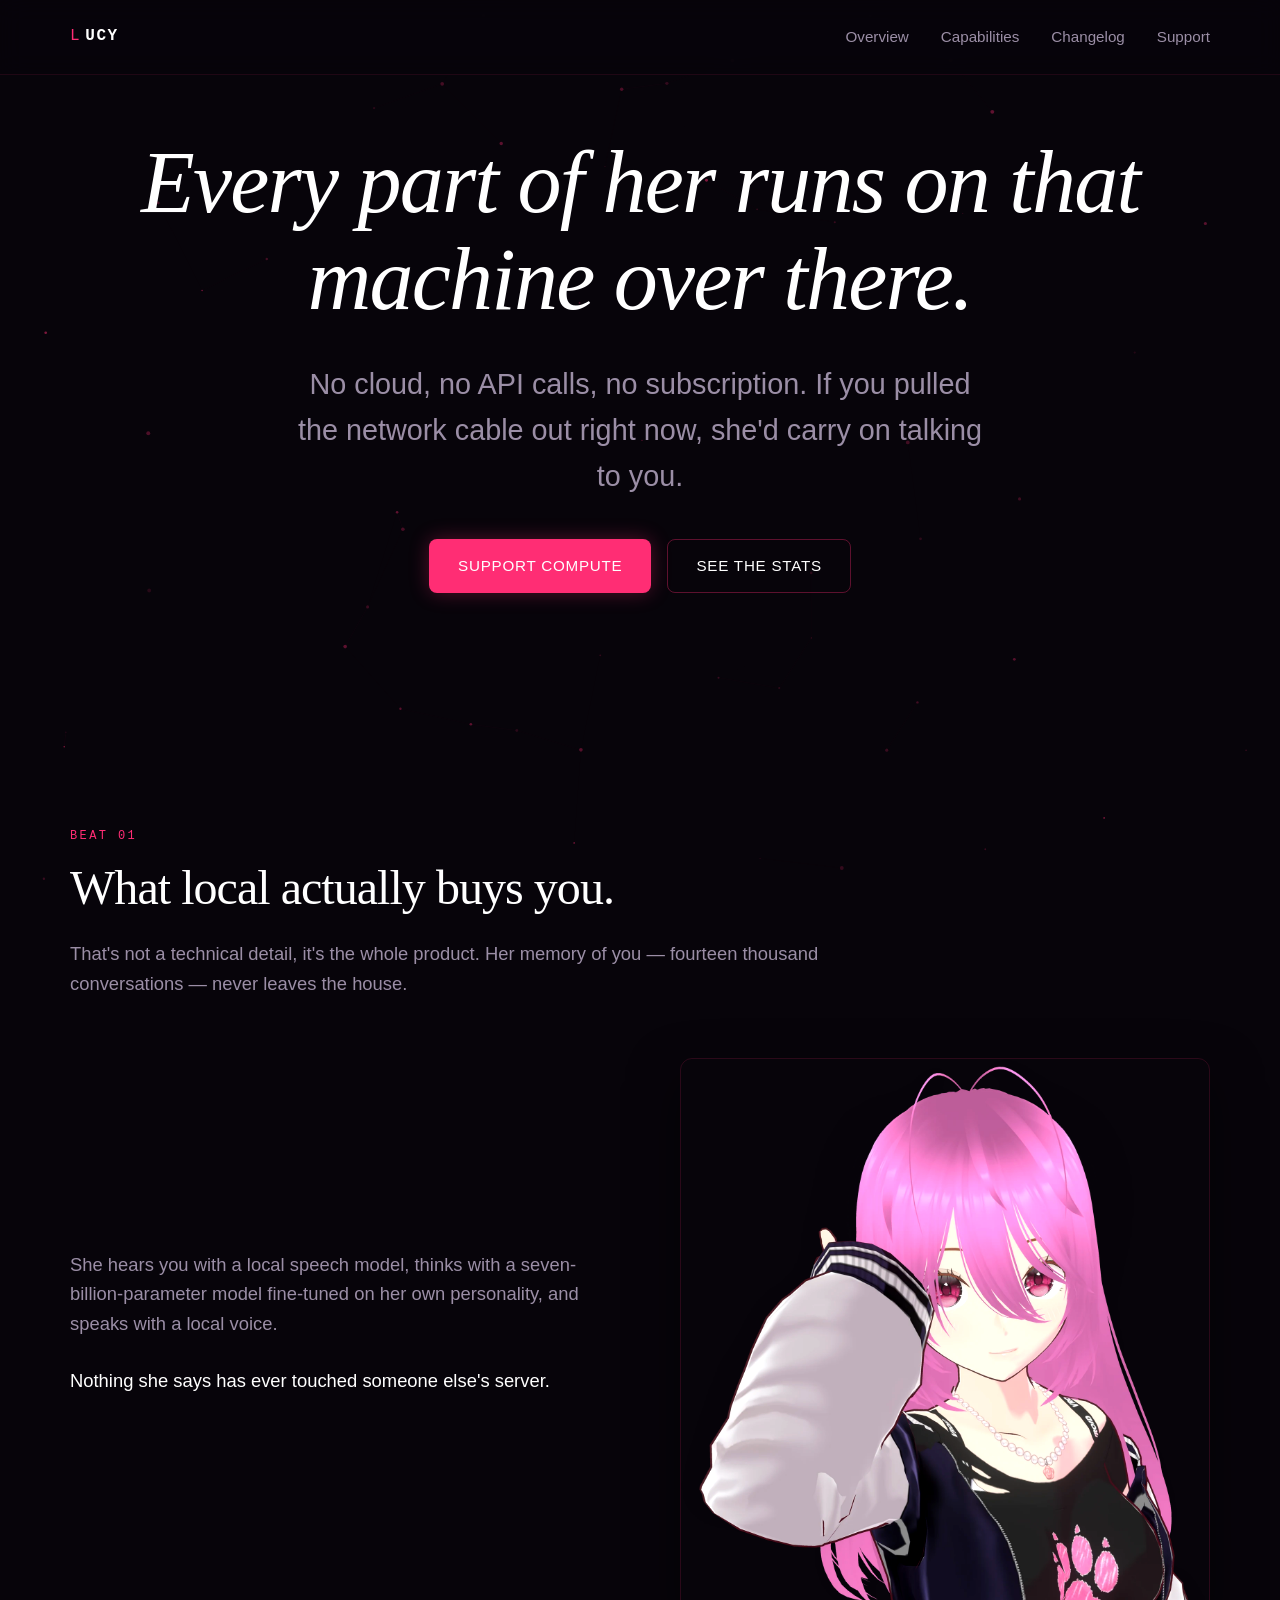
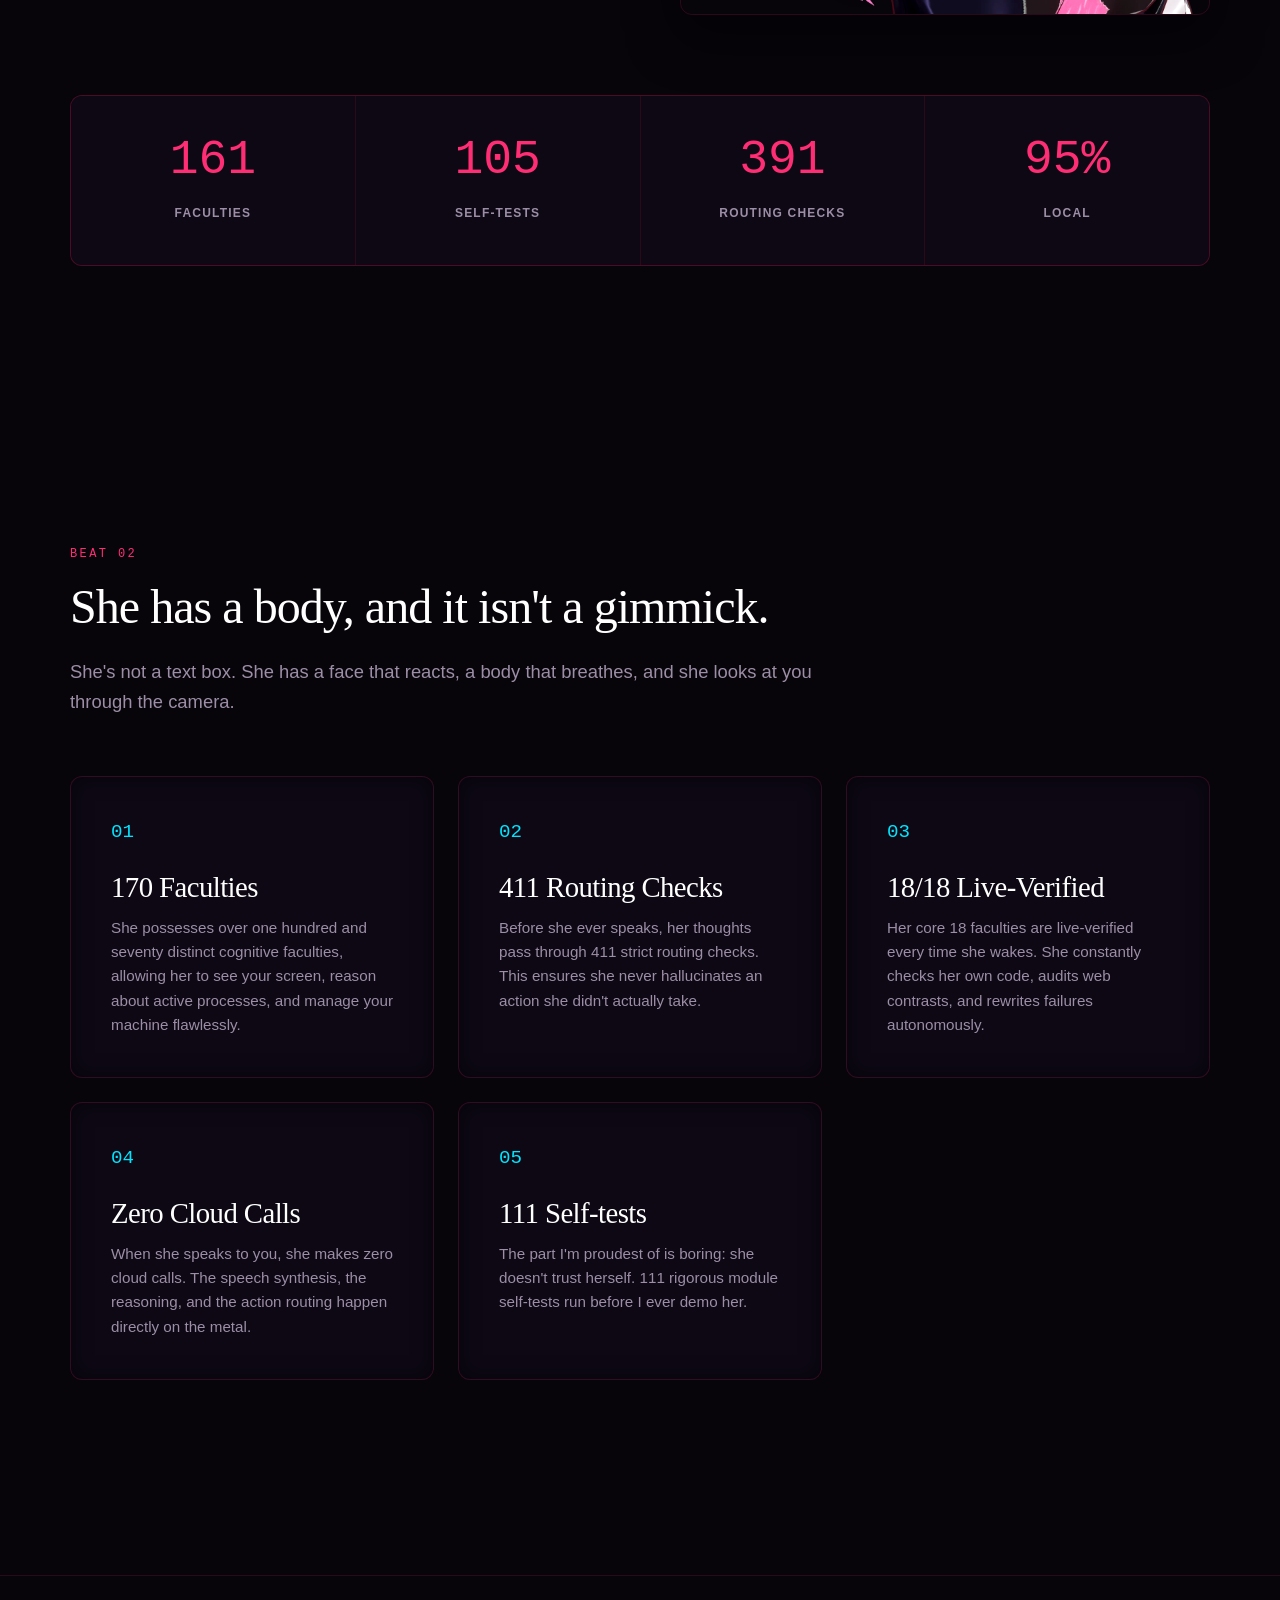
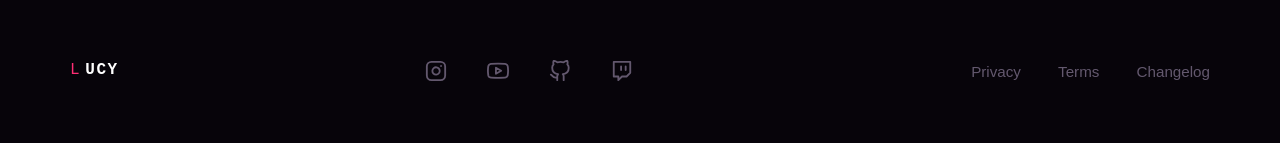
==== commit 6eacc031: "fix: bulletproof canvas positioning and cache bust CSS on all pages" ====
--- a/index.html
+++ b/index.html
@@ -8,7 +8,7 @@
 <meta name="theme-color" content="#050308">
 <meta http-equiv="Content-Security-Policy" content="default-src 'none'; script-src 'self'; style-src 'self' 'unsafe-inline'; img-src 'self' data:; font-src 'self'; connect-src 'none'; form-action 'none'; frame-ancestors 'none'; base-uri 'none'">
 <meta name="referrer" content="strict-origin-when-cross-origin">
-<link rel="stylesheet" href="site.css">
+<link rel="stylesheet" href="site.css?v=2">
 </head>
 <body>
 
--- a/site.css
+++ b/site.css
@@ -48,7 +48,7 @@
 
 /* Utilities */
 #particle-canvas {
-  position: fixed; inset: 0; z-index: 0; pointer-events: none;
+  position: fixed; top: 0; left: 0; width: 100%; height: 100%; z-index: 0; pointer-events: none; display: block;
 }
 .wrap {
   width: 90%; max-width: var(--wrap); margin: 0 auto; position: relative; z-index: 10;
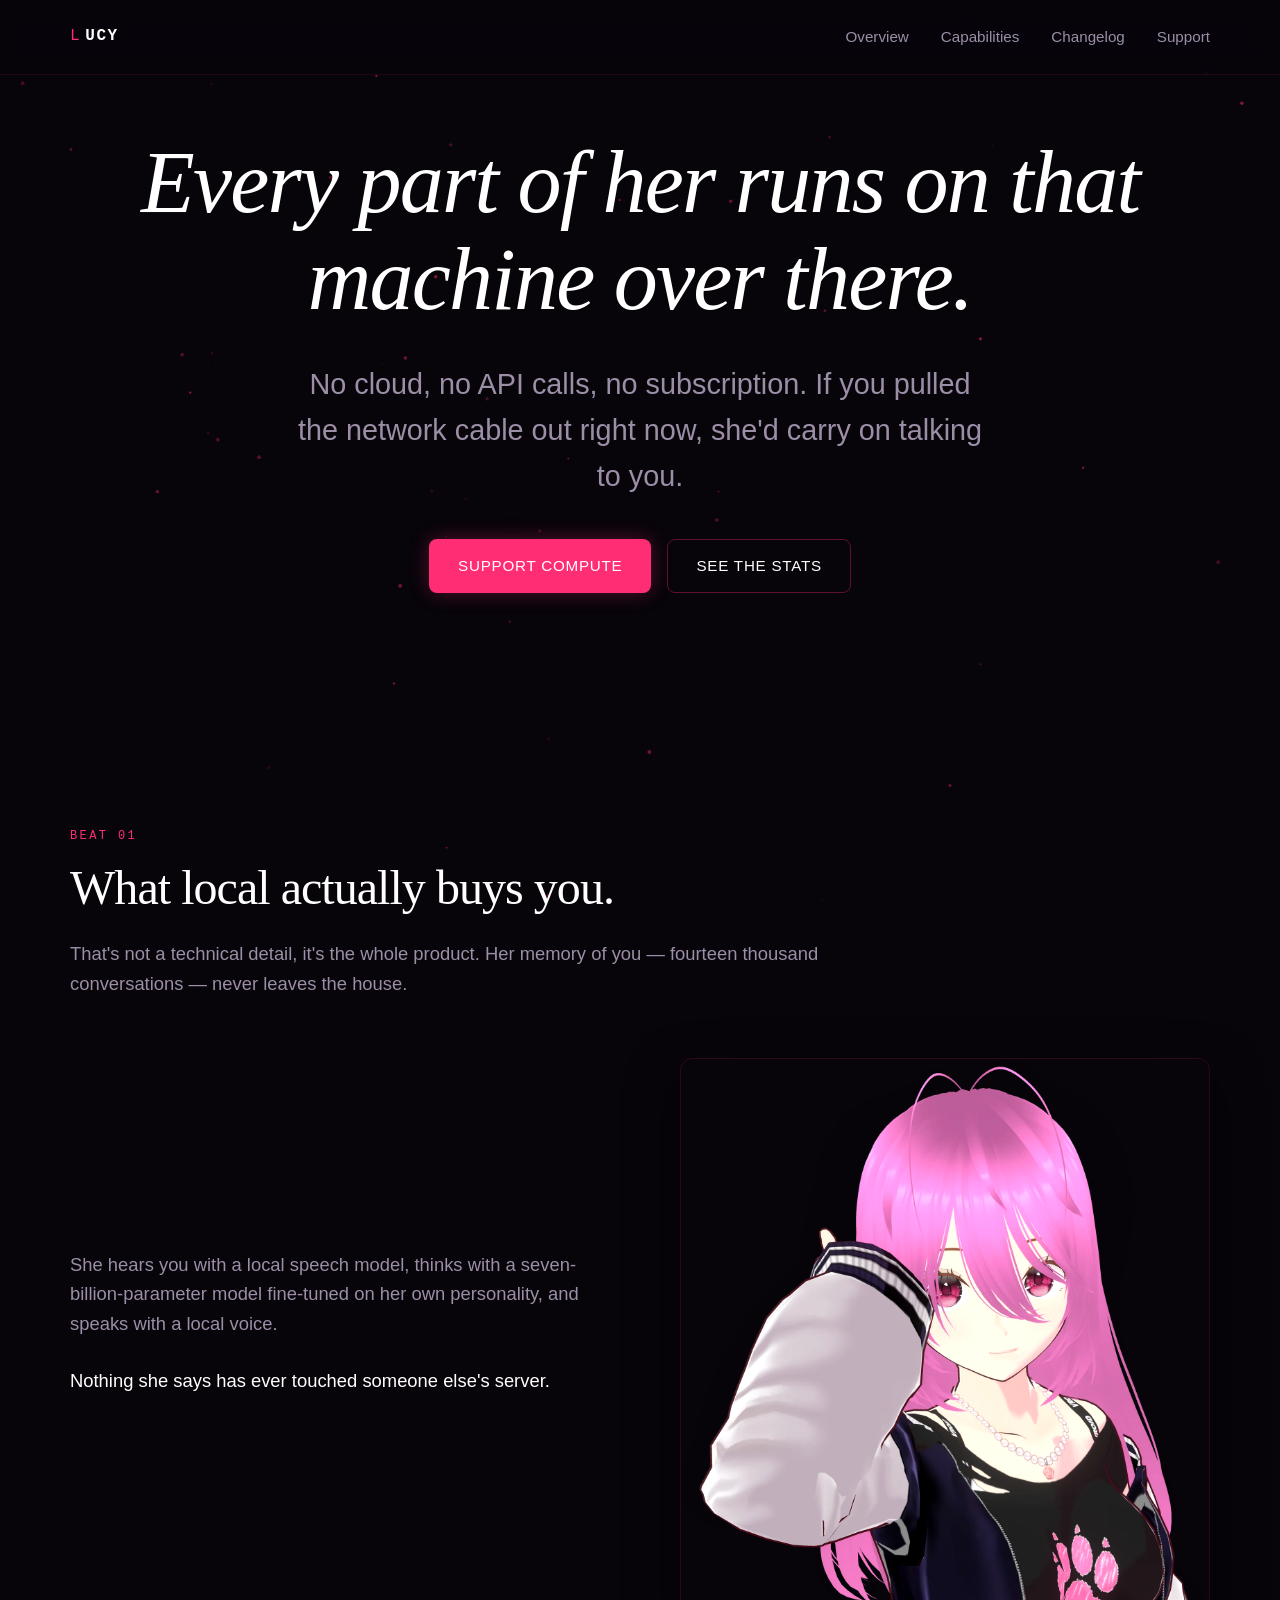
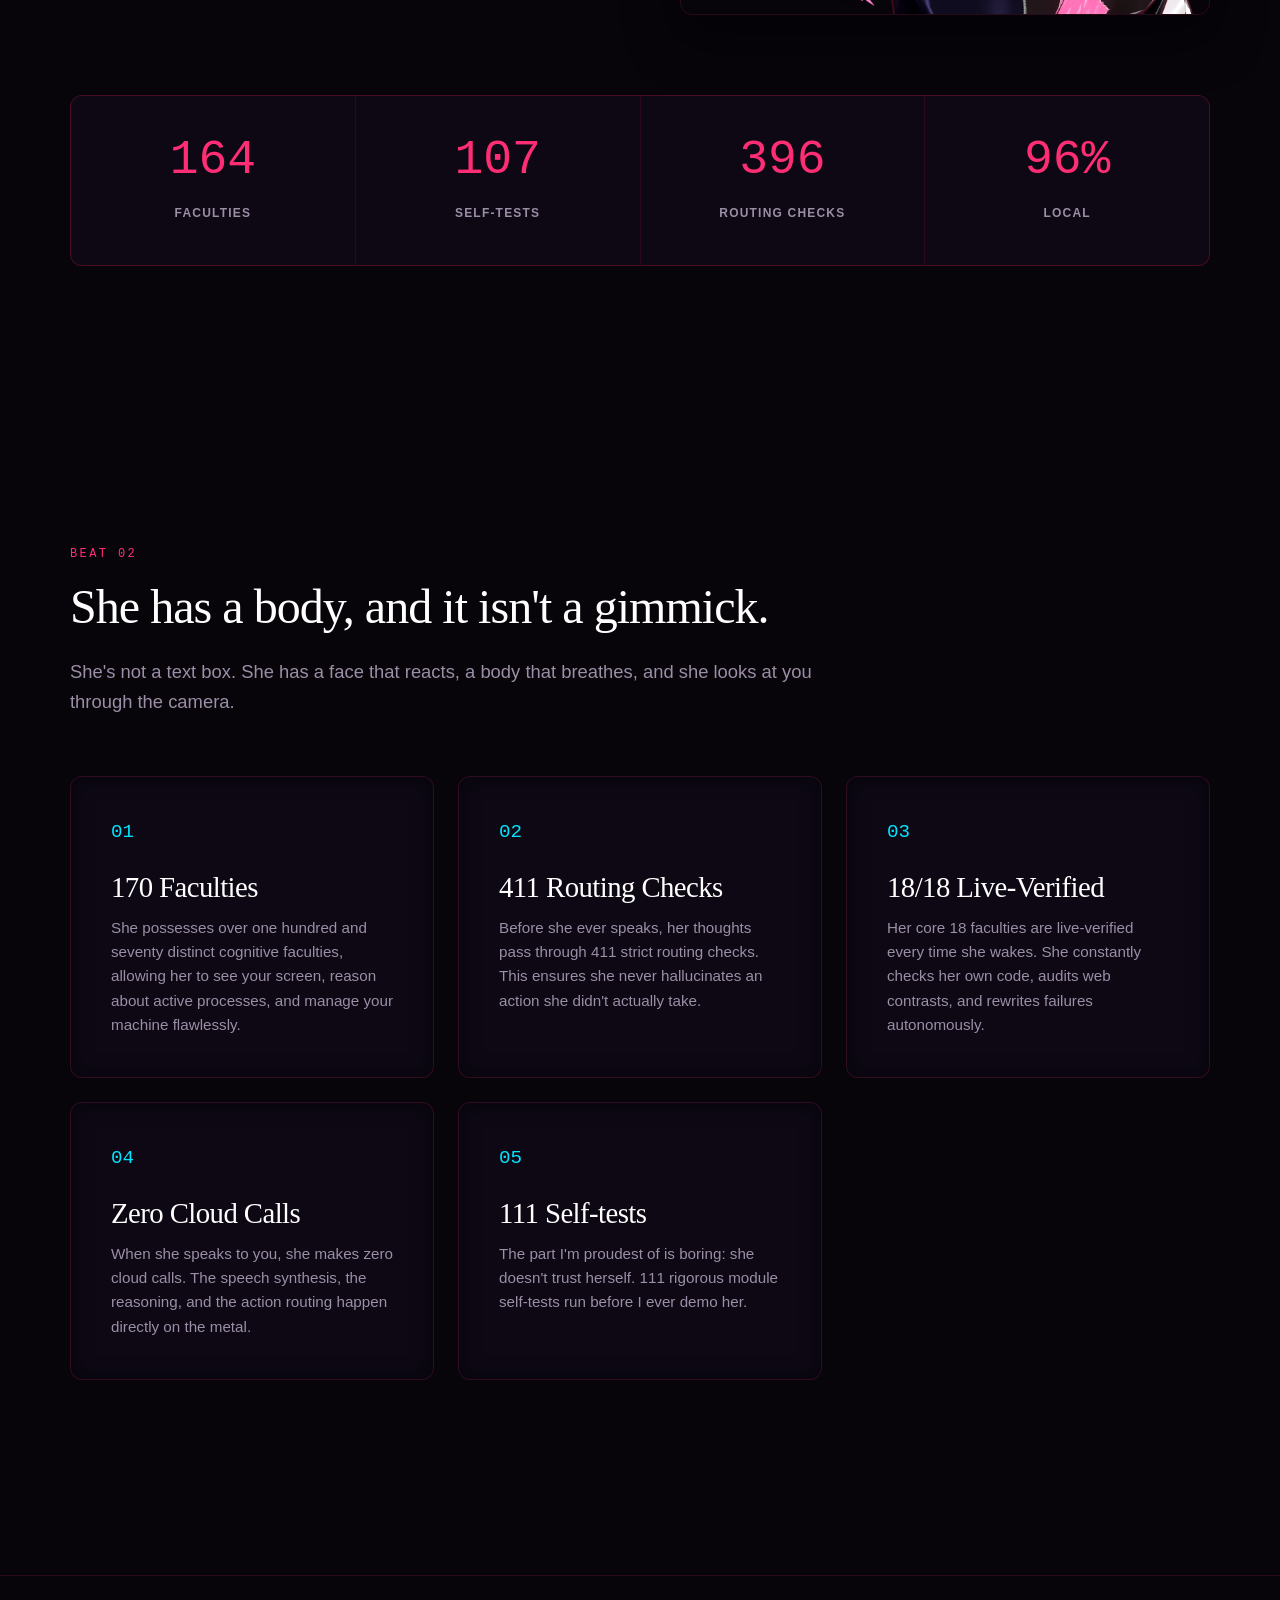
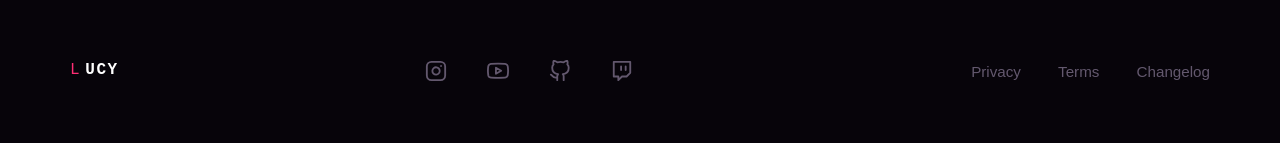
==== commit 04773161: "fix: update social links to proper URLs" ====
--- a/index.html
+++ b/index.html
@@ -115,16 +115,16 @@
       <a class="brand" href="/"><b>L</b>UCY</a>
     </div>
     <div class="foot-socials">
-      <a href="https://instagram.com/lucy" target="_blank" rel="noopener" aria-label="Instagram">
+      <a href="https://www.instagram.com/de.lu.lucy/" target="_blank" rel="noopener" aria-label="Instagram">
         <svg width="20" height="20" viewBox="0 0 24 24" fill="none" stroke="currentColor" stroke-width="2" stroke-linecap="round" stroke-linejoin="round"><rect x="2" y="2" width="20" height="20" rx="5" ry="5"></rect><path d="M16 11.37A4 4 0 1 1 12.63 8 4 4 0 0 1 16 11.37z"></path><line x1="17.5" y1="6.5" x2="17.51" y2="6.5"></line></svg>
       </a>
-      <a href="https://youtube.com/lucy" target="_blank" rel="noopener" aria-label="YouTube">
+      <a href="https://www.youtube.com/@de-lu-lucy" target="_blank" rel="noopener" aria-label="YouTube">
         <svg width="20" height="20" viewBox="0 0 24 24" fill="none" stroke="currentColor" stroke-width="2" stroke-linecap="round" stroke-linejoin="round"><path d="M22.54 6.42a2.78 2.78 0 0 0-1.94-2C18.88 4 12 4 12 4s-6.88 0-8.6.46a2.78 2.78 0 0 0-1.94 2A29 29 0 0 0 1 11.75a29 29 0 0 0 .46 5.33A2.78 2.78 0 0 0 3.4 19c1.72.46 8.6.46 8.6.46s6.88 0 8.6-.46a2.78 2.78 0 0 0 1.94-2 29 29 0 0 0 .46-5.25 29 29 0 0 0-.46-5.33z"></path><polygon points="9.75 15.02 15.5 11.75 9.75 8.48 9.75 15.02"></polygon></svg>
       </a>
-      <a href="https://github.com/lucy" target="_blank" rel="noopener" aria-label="GitHub">
+      <a href="https://github.com/lucy0107" target="_blank" rel="noopener" aria-label="GitHub">
         <svg width="20" height="20" viewBox="0 0 24 24" fill="none" stroke="currentColor" stroke-width="2" stroke-linecap="round" stroke-linejoin="round"><path d="M9 19c-5 1.5-5-2.5-7-3m14 6v-3.87a3.37 3.37 0 0 0-.94-2.61c3.14-.35 6.44-1.54 6.44-7A5.44 5.44 0 0 0 20 4.77 5.07 5.07 0 0 0 19.91 1S18.73.65 16 2.48a13.38 13.38 0 0 0-7 0C6.27.65 5.09 1 5.09 1A5.07 5.07 0 0 0 5 4.77a5.44 5.44 0 0 0-1.5 3.78c0 5.42 3.3 6.61 6.44 7A3.37 3.37 0 0 0 9 18.13V22"></path></svg>
       </a>
-      <a href="https://twitch.tv/lucy" target="_blank" rel="noopener" aria-label="Twitch">
+      <a href="https://www.twitch.tv/lucydoestwitch" target="_blank" rel="noopener" aria-label="Twitch">
         <svg width="20" height="20" viewBox="0 0 24 24" fill="none" stroke="currentColor" stroke-width="2" stroke-linecap="round" stroke-linejoin="round"><path d="M21 2H3v16h5v4l4-4h5l4-4V2zm-10 9V7m5 4V7"></path></svg>
       </a>
     </div>
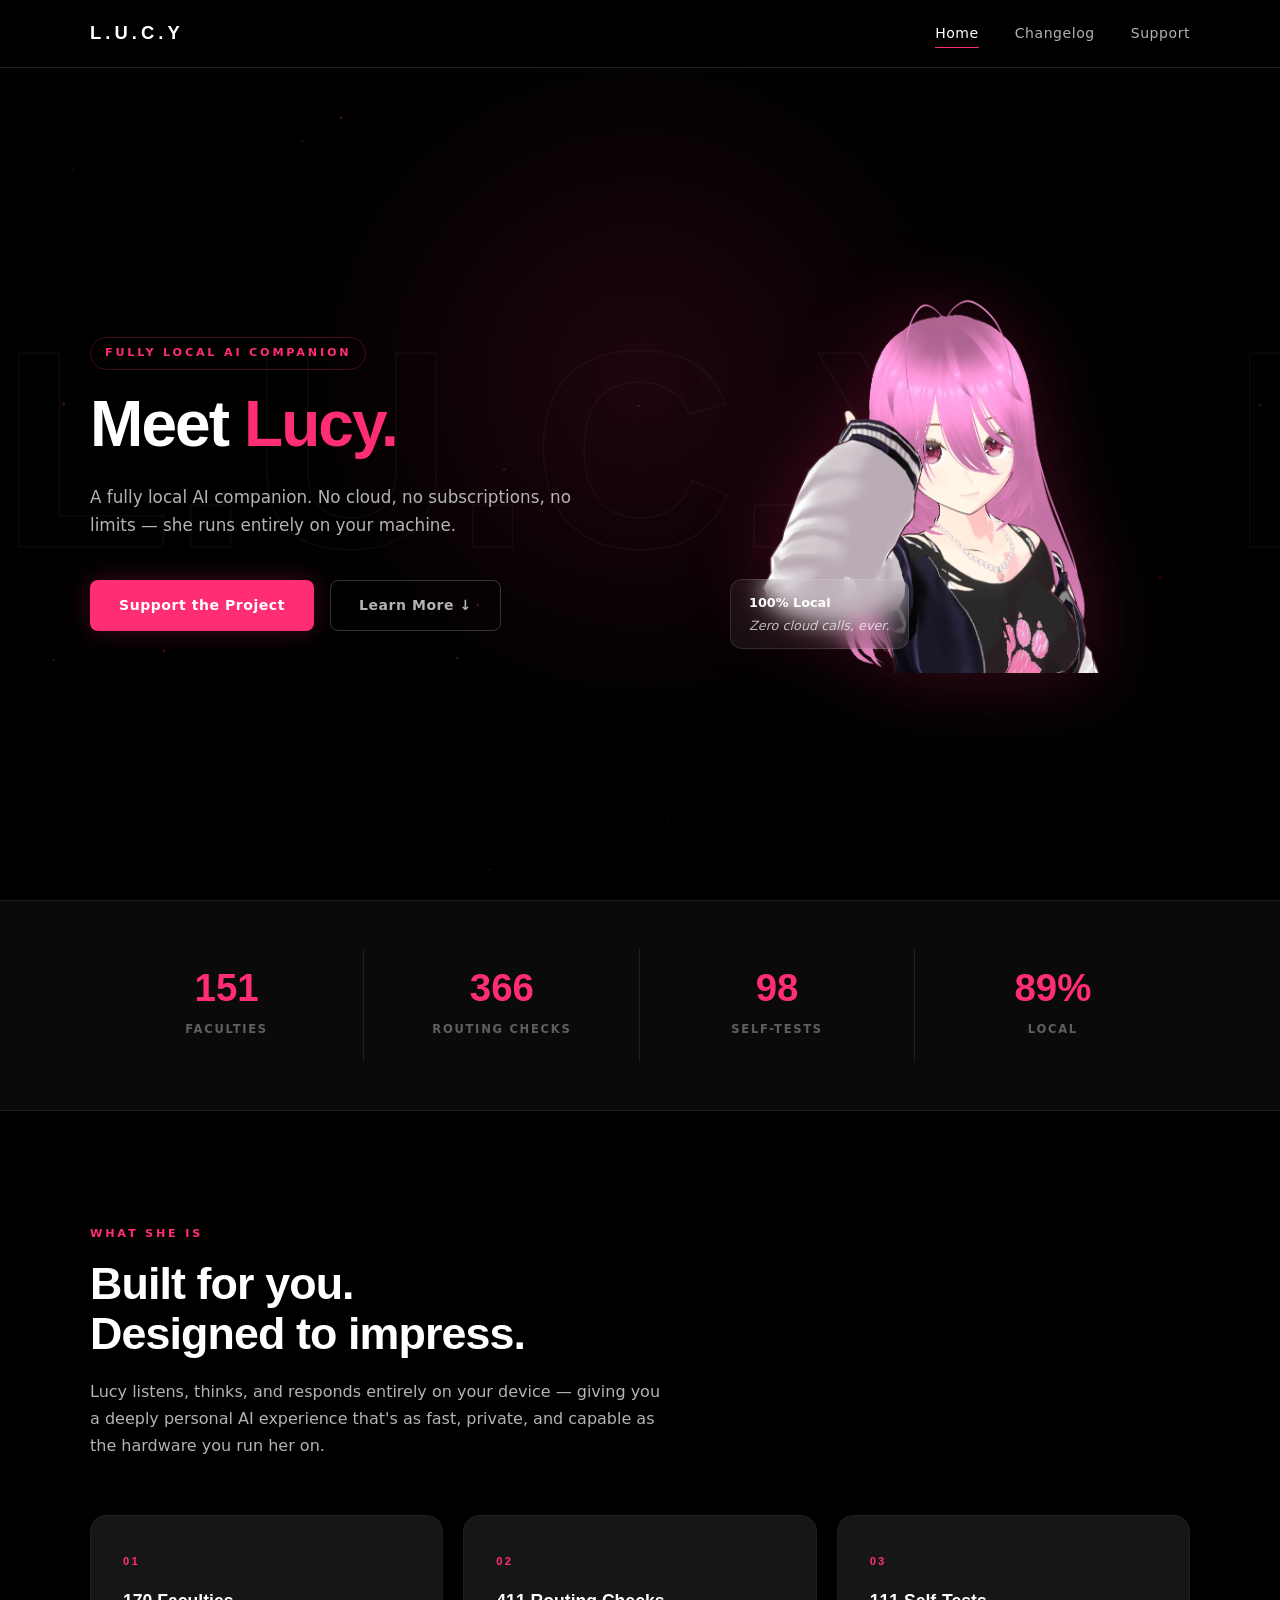
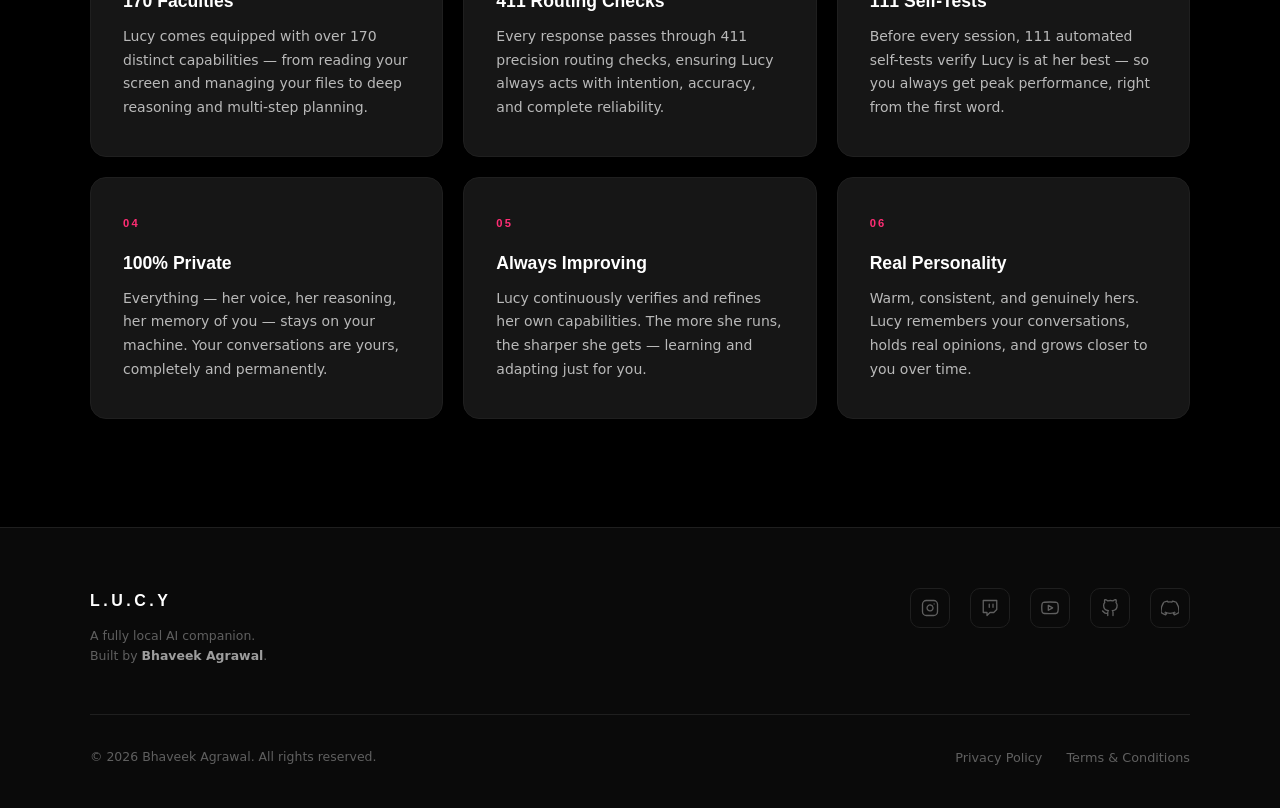
==== commit e39da25d: "Redesign: black/white/pink theme, Meet Lucy hero, support page, fixed nav links, positive card copy," ====
--- a/index.html
+++ b/index.html
@@ -3,135 +3,186 @@
 <head>
 <meta charset="utf-8">
 <meta name="viewport" content="width=device-width,initial-scale=1">
-<title>Project Lucy — Awake on your machine</title>
-<meta name="description" content="Lucy is an embodied AI companion. Every part of her runs on your machine. No cloud, no API calls, no subscription.">
-<meta name="theme-color" content="#050308">
-<meta http-equiv="Content-Security-Policy" content="default-src 'none'; script-src 'self'; style-src 'self' 'unsafe-inline'; img-src 'self' data:; font-src 'self'; connect-src 'none'; form-action 'none'; frame-ancestors 'none'; base-uri 'none'">
+<title>L.U.C.Y — Awake on your machine</title>
+<meta name="description" content="Lucy is a fully local AI companion. She hears you, thinks, and speaks — entirely on your machine. No cloud. No subscriptions. No limits.">
+<meta name="theme-color" content="#000000">
+<meta property="og:title" content="L.U.C.Y — Awake on your machine">
+<meta property="og:description" content="A fully local AI companion. No cloud, no API calls. She runs entirely on your hardware.">
+<meta property="og:type" content="website">
+<meta http-equiv="Content-Security-Policy" content="default-src 'none'; script-src 'self'; style-src 'self' 'unsafe-inline' https://fonts.googleapis.com; font-src 'self' https://fonts.gstatic.com; img-src 'self' data:; connect-src 'none'; form-action 'none'; frame-ancestors 'none'; base-uri 'none'">
 <meta name="referrer" content="strict-origin-when-cross-origin">
-<link rel="stylesheet" href="site.css?v=2">
+<link rel="stylesheet" href="site.css">
 </head>
 <body>
 
 <canvas id="particle-canvas" aria-hidden="true"></canvas>
 
+<!-- NAV -->
 <nav class="nav">
   <div class="wrap">
-    <a class="brand" href="/"><b>L</b>UCY</a>
+    <a class="brand" href="index.html" id="logo">L.U.C.Y</a>
     <button class="nav-hamburger" id="nav-hamburger" aria-label="Toggle menu" aria-expanded="false">
       <span></span><span></span><span></span>
     </button>
     <div class="nav-links" id="nav-links">
-      <a class="jump" href="#what">Overview</a>
-      <a class="jump" href="#capabilities">Capabilities</a>
-      <a href="/changelog">Changelog</a>
-      <a href="/donate">Support</a>
+      <a href="index.html" class="active" id="nav-home">Home</a>
+      <a href="changelog.html" id="nav-changelog">Changelog</a>
+      <a href="support.html" id="nav-support">Support</a>
     </div>
   </div>
 </nav>
 
+<!-- HERO -->
 <header class="hero">
-  <div class="wrap reveal in">
-    <h1>Every part of her runs on that machine over there.</h1>
-    <p class="lede">No cloud, no API calls, no subscription. If you pulled the network cable out right now, she'd carry on talking to you.</p>
-    <div class="cta-row">
-      <a href="/donate" class="btn btn-primary">Support Compute</a>
-      <a href="#what" class="btn btn-outline jump">See the stats</a>
+  <!-- Background drifting text -->
+  <div class="hero-bg-text" aria-hidden="true">
+    <span>L.U.C.Y &nbsp; L.U.C.Y &nbsp; L.U.C.Y &nbsp; L.U.C.Y &nbsp; L.U.C.Y &nbsp; L.U.C.Y &nbsp;</span>
+    <span>L.U.C.Y &nbsp; L.U.C.Y &nbsp; L.U.C.Y &nbsp; L.U.C.Y &nbsp; L.U.C.Y &nbsp; L.U.C.Y &nbsp;</span>
+  </div>
+  <!-- Pink glow -->
+  <div class="hero-glow" aria-hidden="true"></div>
+
+  <div class="wrap">
+    <!-- Left: text -->
+    <div class="hero-text">
+      <span class="eyebrow reveal in">Fully Local AI Companion</span>
+      <h1 class="reveal in" style="transition-delay:0.1s">
+        Meet <em>Lucy.</em>
+      </h1>
+      <p class="lede reveal in" style="transition-delay:0.2s">
+        A fully local AI companion. No cloud, no subscriptions, no limits — she runs entirely on your machine.
+      </p>
+      <div class="hero-cta reveal in" style="transition-delay:0.3s">
+        <a href="support.html" class="btn btn-primary" id="hero-cta-support">Support the Project</a>
+        <a href="#what" class="btn btn-outline" id="hero-cta-about">Learn More ↓</a>
+      </div>
+    </div>
+
+    <!-- Right: Lucy image -->
+    <div class="hero-image-wrap reveal in" style="transition-delay:0.15s">
+      <div class="hero-image-inner">
+        <img src="assets/lucy/lucy-3.webp" alt="Lucy — AI companion with pink hair" loading="eager">
+        <div class="hero-badge">
+          <strong>100% Local</strong>
+          Zero cloud calls, ever.
+        </div>
+      </div>
     </div>
   </div>
 </header>
 
-<section id="what">
+<!-- STATS STRIP -->
+<div class="stats-strip" id="what">
   <div class="wrap">
-    <div class="section-head reveal">
-      <span class="idx">BEAT 01</span>
-      <h2>What local actually buys you.</h2>
-      <p>That's not a technical detail, it's the whole product. Her memory of you — fourteen thousand conversations — never leaves the house.</p>
+    <div class="stat-item reveal">
+      <span class="stat-num fig" data-target="170">0</span>
+      <span class="stat-label">Faculties</span>
+    </div>
+    <div class="stat-item reveal">
+      <span class="stat-num fig" data-target="411">0</span>
+      <span class="stat-label">Routing Checks</span>
+    </div>
+    <div class="stat-item reveal">
+      <span class="stat-num fig" data-target="111">0</span>
+      <span class="stat-label">Self-Tests</span>
+    </div>
+    <div class="stat-item reveal">
+      <span class="stat-num fig" data-target="100" data-suffix="%">0</span>
+      <span class="stat-label">Local</span>
+    </div>
+  </div>
+</div>
+
+<!-- WHAT SHE IS -->
+<section id="about">
+  <div class="wrap">
+    <div class="reveal">
+      <span class="section-label">What she is</span>
+      <h2 class="section-title">Built for you.<br>Designed to impress.</h2>
+      <p class="section-subtitle">
+        Lucy listens, thinks, and responds entirely on your device — giving you a deeply personal AI experience that's as fast, private, and capable as the hardware you run her on.
+      </p>
     </div>
 
-    <div class="split">
-      <div class="split-text reveal">
-        <p>She hears you with a local speech model, thinks with a seven-billion-parameter model fine-tuned on her own personality, and speaks with a local voice.</p>
-        <p><strong>Nothing she says has ever touched someone else's server.</strong></p>
+    <div class="card-grid">
+      <div class="card reveal">
+        <span class="card-num">01</span>
+        <h3>170 Faculties</h3>
+        <p>Lucy comes equipped with over 170 distinct capabilities — from reading your screen and managing your files to deep reasoning and multi-step planning.</p>
       </div>
-      <div class="split-img reveal">
-        <img src="assets/lucy/lucy-3.webp" alt="Lucy thinking" loading="lazy">
+      <div class="card reveal" style="transition-delay:0.08s">
+        <span class="card-num">02</span>
+        <h3>411 Routing Checks</h3>
+        <p>Every response passes through 411 precision routing checks, ensuring Lucy always acts with intention, accuracy, and complete reliability.</p>
       </div>
-    </div>
-    
-    <div class="figures">
-      <div class="fig-box reveal"><span class="fig" data-target="170">0</span><span class="lab">Faculties</span></div>
-      <div class="fig-box reveal"><span class="fig" data-target="111">0</span><span class="lab">Self-Tests</span></div>
-      <div class="fig-box reveal"><span class="fig" data-target="411">0</span><span class="lab">Routing Checks</span></div>
-      <div class="fig-box reveal"><span class="fig" data-target="100" data-suffix="%">0</span><span class="lab">Local</span></div>
-    </div>
-  </div>
-</section>
-
-<section id="capabilities">
-  <div class="wrap">
-    <div class="section-head reveal">
-      <span class="idx">BEAT 02</span>
-      <h2>She has a body, and it isn't a gimmick.</h2>
-      <p>She's not a text box. She has a face that reacts, a body that breathes, and she looks at you through the camera.</p>
-    </div>
-
-    <div class="grid grid-3">
-      <div class="cell reveal">
-        <span class="n">01</span>
-        <h3>170 Faculties</h3>
-        <p>She possesses over one hundred and seventy distinct cognitive faculties, allowing her to see your screen, reason about active processes, and manage your machine flawlessly.</p>
+      <div class="card reveal" style="transition-delay:0.16s">
+        <span class="card-num">03</span>
+        <h3>111 Self-Tests</h3>
+        <p>Before every session, 111 automated self-tests verify Lucy is at her best — so you always get peak performance, right from the first word.</p>
       </div>
-      <div class="cell reveal">
-        <span class="n">02</span>
-        <h3>411 Routing Checks</h3>
-        <p>Before she ever speaks, her thoughts pass through 411 strict routing checks. This ensures she never hallucinates an action she didn't actually take.</p>
+      <div class="card reveal" style="transition-delay:0.04s">
+        <span class="card-num">04</span>
+        <h3>100% Private</h3>
+        <p>Everything — her voice, her reasoning, her memory of you — stays on your machine. Your conversations are yours, completely and permanently.</p>
       </div>
-      <div class="cell reveal">
-        <span class="n">03</span>
-        <h3>18/18 Live-Verified</h3>
-        <p>Her core 18 faculties are live-verified every time she wakes. She constantly checks her own code, audits web contrasts, and rewrites failures autonomously.</p>
+      <div class="card reveal" style="transition-delay:0.12s">
+        <span class="card-num">05</span>
+        <h3>Always Improving</h3>
+        <p>Lucy continuously verifies and refines her own capabilities. The more she runs, the sharper she gets — learning and adapting just for you.</p>
       </div>
-      <div class="cell reveal">
-        <span class="n">04</span>
-        <h3>Zero Cloud Calls</h3>
-        <p>When she speaks to you, she makes zero cloud calls. The speech synthesis, the reasoning, and the action routing happen directly on the metal.</p>
-      </div>
-      <div class="cell reveal">
-        <span class="n">05</span>
-        <h3>111 Self-tests</h3>
-        <p>The part I'm proudest of is boring: she doesn't trust herself. 111 rigorous module self-tests run before I ever demo her.</p>
+      <div class="card reveal" style="transition-delay:0.2s">
+        <span class="card-num">06</span>
+        <h3>Real Personality</h3>
+        <p>Warm, consistent, and genuinely hers. Lucy remembers your conversations, holds real opinions, and grows closer to you over time.</p>
       </div>
     </div>
   </div>
 </section>
 
+<!-- FOOTER -->
+<footer>
+  <div class="wrap">
+    <div class="foot-inner">
+      <!-- Brand + copy -->
+      <div class="foot-brand">
+        <a class="brand" href="index.html" aria-label="L.U.C.Y home">L.U.C.Y</a>
+        <p class="foot-copy">
+          A fully local AI companion.<br>
+          Built by <strong style="color:rgba(255,255,255,0.6)">Bhaveek Agrawal</strong>.
+        </p>
+      </div>
 
+      <!-- Socials -->
+      <div class="foot-socials">
+        <!-- Instagram -->
+        <a href="https://www.instagram.com/de.lu.lucy/" target="_blank" rel="noopener noreferrer" aria-label="Instagram">
+          <svg viewBox="0 0 24 24" fill="none" stroke="currentColor" stroke-width="1.75" stroke-linecap="round" stroke-linejoin="round"><rect x="2" y="2" width="20" height="20" rx="5" ry="5"></rect><path d="M16 11.37A4 4 0 1 1 12.63 8 4 4 0 0 1 16 11.37z"></path><line x1="17.5" y1="6.5" x2="17.51" y2="6.5"></line></svg>
+        </a>
+        <!-- Twitch -->
+        <a href="https://www.twitch.tv/lucydoestwitch" target="_blank" rel="noopener noreferrer" aria-label="Twitch">
+          <svg viewBox="0 0 24 24" fill="none" stroke="currentColor" stroke-width="1.75" stroke-linecap="round" stroke-linejoin="round"><path d="M21 2H3v16h5v4l4-4h5l4-4V2zm-10 9V7m5 4V7"></path></svg>
+        </a>
+        <!-- YouTube -->
+        <a href="https://www.youtube.com/@de-lu-lucy" target="_blank" rel="noopener noreferrer" aria-label="YouTube">
+          <svg viewBox="0 0 24 24" fill="none" stroke="currentColor" stroke-width="1.75" stroke-linecap="round" stroke-linejoin="round"><path d="M22.54 6.42a2.78 2.78 0 0 0-1.94-2C18.88 4 12 4 12 4s-6.88 0-8.6.46a2.78 2.78 0 0 0-1.94 2A29 29 0 0 0 1 11.75a29 29 0 0 0 .46 5.33A2.78 2.78 0 0 0 3.4 19c1.72.46 8.6.46 8.6.46s6.88 0 8.6-.46a2.78 2.78 0 0 0 1.94-2 29 29 0 0 0 .46-5.25 29 29 0 0 0-.46-5.33z"></path><polygon points="9.75 15.02 15.5 11.75 9.75 8.48 9.75 15.02"></polygon></svg>
+        </a>
+        <!-- GitHub -->
+        <a href="https://github.com/lucy0107" target="_blank" rel="noopener noreferrer" aria-label="GitHub">
+          <svg viewBox="0 0 24 24" fill="none" stroke="currentColor" stroke-width="1.75" stroke-linecap="round" stroke-linejoin="round"><path d="M9 19c-5 1.5-5-2.5-7-3m14 6v-3.87a3.37 3.37 0 0 0-.94-2.61c3.14-.35 6.44-1.54 6.44-7A5.44 5.44 0 0 0 20 4.77 5.07 5.07 0 0 0 19.91 1S18.73.65 16 2.48a13.38 13.38 0 0 0-7 0C6.27.65 5.09 1 5.09 1A5.07 5.07 0 0 0 5 4.77a5.44 5.44 0 0 0-1.5 3.78c0 5.42 3.3 6.61 6.44 7A3.37 3.37 0 0 0 9 18.13V22"></path></svg>
+        </a>
+        <!-- Discord -->
+        <a href="https://discord.gg/U9yv3KqdXH" target="_blank" rel="noopener noreferrer" aria-label="Discord">
+          <svg viewBox="0 0 24 24" fill="none" stroke="currentColor" stroke-width="1.75" stroke-linecap="round" stroke-linejoin="round"><path d="M20.317 4.37a19.791 19.791 0 0 0-4.885-1.515.074.074 0 0 0-.079.037c-.21.375-.444.864-.608 1.25a18.27 18.27 0 0 0-5.487 0 12.64 12.64 0 0 0-.617-1.25.077.077 0 0 0-.079-.037A19.736 19.736 0 0 0 3.677 4.37a.07.07 0 0 0-.032.027C.533 9.046-.32 13.58.099 18.057c.002.022.015.043.033.054a19.9 19.9 0 0 0 5.993 3.03.078.078 0 0 0 .084-.028c.462-.63.874-1.295 1.226-1.994a.076.076 0 0 0-.041-.106 13.107 13.107 0 0 1-1.872-.892.077.077 0 0 1-.008-.128 10.2 10.2 0 0 0 .372-.292.074.074 0 0 1 .077-.01c3.928 1.793 8.18 1.793 12.062 0a.074.074 0 0 1 .078.01c.12.098.246.198.373.292a.077.077 0 0 1-.006.127 12.299 12.299 0 0 1-1.873.892.077.077 0 0 0-.041.107c.36.698.772 1.362 1.225 1.993a.076.076 0 0 0 .084.028 19.839 19.839 0 0 0 6.002-3.03.077.077 0 0 0 .032-.054c.5-5.177-.838-9.674-3.549-13.66a.061.061 0 0 0-.031-.03z"></path></svg>
+        </a>
+      </div>
+    </div>
 
-
-
-<footer>
-  <div class="wrap foot-wrap">
-    <div>
-      <a class="brand" href="/"><b>L</b>UCY</a>
-    </div>
-    <div class="foot-socials">
-      <a href="https://www.instagram.com/de.lu.lucy/" target="_blank" rel="noopener" aria-label="Instagram">
-        <svg width="20" height="20" viewBox="0 0 24 24" fill="none" stroke="currentColor" stroke-width="2" stroke-linecap="round" stroke-linejoin="round"><rect x="2" y="2" width="20" height="20" rx="5" ry="5"></rect><path d="M16 11.37A4 4 0 1 1 12.63 8 4 4 0 0 1 16 11.37z"></path><line x1="17.5" y1="6.5" x2="17.51" y2="6.5"></line></svg>
-      </a>
-      <a href="https://www.youtube.com/@de-lu-lucy" target="_blank" rel="noopener" aria-label="YouTube">
-        <svg width="20" height="20" viewBox="0 0 24 24" fill="none" stroke="currentColor" stroke-width="2" stroke-linecap="round" stroke-linejoin="round"><path d="M22.54 6.42a2.78 2.78 0 0 0-1.94-2C18.88 4 12 4 12 4s-6.88 0-8.6.46a2.78 2.78 0 0 0-1.94 2A29 29 0 0 0 1 11.75a29 29 0 0 0 .46 5.33A2.78 2.78 0 0 0 3.4 19c1.72.46 8.6.46 8.6.46s6.88 0 8.6-.46a2.78 2.78 0 0 0 1.94-2 29 29 0 0 0 .46-5.25 29 29 0 0 0-.46-5.33z"></path><polygon points="9.75 15.02 15.5 11.75 9.75 8.48 9.75 15.02"></polygon></svg>
-      </a>
-      <a href="https://github.com/lucy0107" target="_blank" rel="noopener" aria-label="GitHub">
-        <svg width="20" height="20" viewBox="0 0 24 24" fill="none" stroke="currentColor" stroke-width="2" stroke-linecap="round" stroke-linejoin="round"><path d="M9 19c-5 1.5-5-2.5-7-3m14 6v-3.87a3.37 3.37 0 0 0-.94-2.61c3.14-.35 6.44-1.54 6.44-7A5.44 5.44 0 0 0 20 4.77 5.07 5.07 0 0 0 19.91 1S18.73.65 16 2.48a13.38 13.38 0 0 0-7 0C6.27.65 5.09 1 5.09 1A5.07 5.07 0 0 0 5 4.77a5.44 5.44 0 0 0-1.5 3.78c0 5.42 3.3 6.61 6.44 7A3.37 3.37 0 0 0 9 18.13V22"></path></svg>
-      </a>
-      <a href="https://www.twitch.tv/lucydoestwitch" target="_blank" rel="noopener" aria-label="Twitch">
-        <svg width="20" height="20" viewBox="0 0 24 24" fill="none" stroke="currentColor" stroke-width="2" stroke-linecap="round" stroke-linejoin="round"><path d="M21 2H3v16h5v4l4-4h5l4-4V2zm-10 9V7m5 4V7"></path></svg>
-      </a>
-    </div>
-    <div class="foot-links">
-      <a href="/privacy">Privacy</a>
-      <a href="/terms">Terms</a>
-      <a href="/changelog">Changelog</a>
+    <div class="foot-bottom">
+      <p class="foot-bottom-copy">© 2026 Bhaveek Agrawal. All rights reserved.</p>
+      <div class="foot-links">
+        <a href="privacy.html">Privacy Policy</a>
+        <a href="terms.html">Terms &amp; Conditions</a>
+      </div>
     </div>
   </div>
 </footer>
--- a/site.css
+++ b/site.css
@@ -1,266 +1,812 @@
-/* Project Lucy — Ghost in the Machine Theme 
-   UX-Driven: Elegant, organic, dark plum backgrounds with Serif/Mono typography mix. */
+/* ─────────────────────────────────────────────────────
+   Project Lucy — Black / White / Pink Theme
+   Clean, minimalistic, premium.
+───────────────────────────────────────────────────── */
+
+@import url('https://fonts.googleapis.com/css2?family=Inter:wght@300;400;500;600;700;800&family=Space+Grotesk:wght@400;500;600;700&display=swap');
 
 :root {
-  /* Dark Plum / Violet Theme */
-  --bg-deep: #07040a;
-  --bg-panel: #0d0814;
-  --bg-panel-hover: #130c1d;
-  
-  --line: rgba(255, 45, 116, 0.15);
-  --line-strong: rgba(255, 45, 116, 0.35);
-  
-  --text-main: #ffffff;
-  --text-dim: #9b8ea6;
-  --text-faint: #63586e;
-  
-  --brand-pink: #ff2d74;
-  --brand-cyan: #00e5ff;
-  
-  --wrap: 1140px;
-  
-  /* Typography Mix */
-  --serif: "Playfair Display", "Georgia", "Times New Roman", serif;
-  --sans: -apple-system, BlinkMacSystemFont, "SF Pro Display", "Segoe UI", Roboto, sans-serif;
-  --mono: "SF Mono", "ui-monospace", "Cascadia Code", monospace;
-
-  /* Strict Typography Scale */
-  --s-micro: 0.75rem;
-  --s--1: clamp(0.85rem, 1vw + 0.5rem, 0.95rem);
-  --s-0: clamp(1rem, 1.2vw + 0.6rem, 1.15rem);
-  --s-1: clamp(1.4rem, 2vw + 0.8rem, 1.8rem);
-  --s-2: clamp(2rem, 3.5vw + 1rem, 3rem);
-  --s-3: clamp(3.5rem, 6vw + 1.5rem, 5.5rem);
-}
-
-*, *::before, *::after { box-sizing: border-box; }
-html { scroll-behavior: smooth; }
+  /* Core Palette */
+  --black:        #000000;
+  --black-soft:   #0a0a0a;
+  --black-panel:  #111111;
+  --black-card:   #161616;
+  --black-border: #1f1f1f;
+
+  --white:        #ffffff;
+  --white-dim:    rgba(255,255,255,0.7);
+  --white-faint:  rgba(255,255,255,0.35);
+  --white-ghost:  rgba(255,255,255,0.08);
+
+  --pink:         #ff2d74;
+  --pink-glow:    rgba(255,45,116,0.25);
+  --pink-faint:   rgba(255,45,116,0.1);
+  --pink-border:  rgba(255,45,116,0.25);
+  --pink-dim:     rgba(255,45,116,0.6);
+
+  /* Typography */
+  --font-main: 'Inter', system-ui, sans-serif;
+  --font-head: 'Space Grotesk', 'Inter', sans-serif;
+
+  /* Sizes */
+  --wrap: 1100px;
+  --nav-h: 68px;
+}
+
+*, *::before, *::after { box-sizing: border-box; margin: 0; padding: 0; }
+
+html {
+  scroll-behavior: smooth;
+  font-size: 16px;
+}
+
 body {
-  margin: 0;
-  background: var(--bg-deep);
-  color: var(--text-main);
-  font-family: var(--sans);
-  font-size: var(--s-0);
-  line-height: 1.6;
+  background: var(--black);
+  color: var(--white);
+  font-family: var(--font-main);
+  line-height: 1.65;
   -webkit-font-smoothing: antialiased;
+  -moz-osx-font-smoothing: grayscale;
   overflow-x: hidden;
 }
 
-/* Utilities */
+/* ── Particle Canvas ── */
 #particle-canvas {
-  position: fixed; top: 0; left: 0; width: 100%; height: 100%; z-index: 0; pointer-events: none; display: block;
-}
+  position: fixed; top: 0; left: 0;
+  width: 100%; height: 100%;
+  z-index: 0; pointer-events: none;
+}
+
+/* ── Layout ── */
 .wrap {
-  width: 90%; max-width: var(--wrap); margin: 0 auto; position: relative; z-index: 10;
-}
+  width: 92%;
+  max-width: var(--wrap);
+  margin: 0 auto;
+  position: relative;
+  z-index: 2;
+}
+
+/* ── Navigation ── */
+.nav {
+  position: fixed; top: 0; left: 0; right: 0;
+  z-index: 200;
+  height: var(--nav-h);
+  display: flex; align-items: center;
+  background: rgba(0,0,0,0.85);
+  backdrop-filter: blur(16px);
+  -webkit-backdrop-filter: blur(16px);
+  border-bottom: 1px solid var(--black-border);
+  transition: border-color 0.3s;
+}
+.nav .wrap {
+  display: flex;
+  align-items: center;
+  justify-content: space-between;
+}
+
+/* Brand — "L.U.C.Y" */
+.brand {
+  font-family: var(--font-head);
+  font-size: 1.15rem;
+  font-weight: 700;
+  letter-spacing: 0.22em;
+  color: var(--white);
+  text-decoration: none;
+  display: flex;
+  align-items: center;
+  gap: 0;
+  text-transform: uppercase;
+  transition: color 0.2s;
+}
+.brand:hover { color: var(--pink); }
+
+/* Nav links */
+.nav-links {
+  display: flex;
+  align-items: center;
+  gap: 36px;
+}
+.nav-links a {
+  font-family: var(--font-main);
+  font-size: 0.875rem;
+  font-weight: 500;
+  color: var(--white-dim);
+  text-decoration: none;
+  letter-spacing: 0.04em;
+  transition: color 0.2s;
+  position: relative;
+}
+.nav-links a::after {
+  content: '';
+  position: absolute;
+  bottom: -3px; left: 0; right: 0;
+  height: 1px;
+  background: var(--pink);
+  transform: scaleX(0);
+  transform-origin: left;
+  transition: transform 0.25s ease;
+}
+.nav-links a:hover,
+.nav-links a.active { color: var(--white); }
+.nav-links a:hover::after,
+.nav-links a.active::after { transform: scaleX(1); }
+
+/* Mobile hamburger */
+.nav-hamburger {
+  display: none;
+  background: none; border: none; cursor: pointer;
+  width: 26px; height: 18px;
+  position: relative; z-index: 201;
+  flex-direction: column; justify-content: space-between;
+}
+.nav-hamburger span {
+  display: block; width: 100%; height: 1.5px;
+  background: var(--white);
+  transition: transform 0.3s, opacity 0.3s;
+}
+.nav-hamburger.open span:nth-child(1) { transform: translateY(8px) rotate(45deg); }
+.nav-hamburger.open span:nth-child(2) { opacity: 0; }
+.nav-hamburger.open span:nth-child(3) { transform: translateY(-8px) rotate(-45deg); }
+
+/* ── Scroll Reveal ── */
 .reveal {
-  opacity: 0; transform: translateY(15px);
-  transition: opacity 0.8s cubic-bezier(0.16, 1, 0.3, 1), transform 0.8s cubic-bezier(0.16, 1, 0.3, 1);
-}
-.reveal.visible {
-  opacity: 1; transform: translateY(0);
-}
-
-/* Typography & Elements */
-h1, h2, h3, h4 { margin: 0; font-weight: 500; line-height: 1.1; letter-spacing: -0.02em; font-family: var(--serif); }
-h2 { font-size: var(--s-2); margin-bottom: 24px; color: var(--text-main); }
-h3 { font-size: var(--s-1); margin-bottom: 12px; }
-p { color: var(--text-dim); margin: 0 0 1.5em; }
-a { color: var(--brand-pink); text-decoration: none; transition: opacity 0.2s; }
-a:hover { opacity: 0.8; }
-strong, b { font-weight: 500; color: #fff; }
-
-/* Navigation */
-.nav {
-  position: fixed; top: 0; left: 0; right: 0; z-index: 100;
-  padding: 24px 0; background: rgba(7, 4, 10, 0.8);
-  backdrop-filter: blur(12px); -webkit-backdrop-filter: blur(12px);
-  border-bottom: 1px solid rgba(255, 45, 116, 0.1);
-}
-.nav .wrap {
-  display: flex; justify-content: space-between; align-items: center;
-}
-.brand {
-  font-family: var(--mono); font-size: 1rem; font-weight: 700; letter-spacing: 0.1em;
-  color: var(--text-main); display: flex; align-items: center;
-}
-.brand b { color: var(--brand-pink); margin-right: 4px; }
-.nav-links { display: flex; gap: 32px; }
-.nav-links a {
-  font-family: var(--sans); font-size: var(--s--1); font-weight: 500; color: var(--text-dim);
-}
-.nav-links a:hover { color: var(--text-main); }
-
-/* Mobile Menu */
-.nav-hamburger {
-  display: none; background: none; border: none; cursor: pointer;
-  width: 24px; height: 16px; position: relative; z-index: 101;
-}
-.nav-hamburger span {
-  position: absolute; left: 0; width: 100%; height: 1px;
-  background: var(--text-main); transition: 0.3s;
-}
-.nav-hamburger span:nth-child(1) { top: 0; }
-.nav-hamburger span:nth-child(2) { top: 7px; }
-.nav-hamburger span:nth-child(3) { top: 14px; }
-
-/* Buttons */
+  opacity: 0;
+  transform: translateY(20px);
+  transition: opacity 0.75s cubic-bezier(0.16,1,0.3,1),
+              transform 0.75s cubic-bezier(0.16,1,0.3,1);
+}
+.reveal.in, .reveal.visible { opacity: 1; transform: translateY(0); }
+
+/* ── HERO ── */
+.hero {
+  min-height: 100vh;
+  display: flex;
+  align-items: center;
+  padding-top: var(--nav-h);
+  position: relative;
+  overflow: hidden;
+}
+
+/* Drifting LUCY text background */
+.hero-bg-text {
+  position: absolute;
+  inset: 0;
+  display: flex;
+  align-items: center;
+  overflow: hidden;
+  z-index: 0;
+  pointer-events: none;
+  user-select: none;
+}
+.hero-bg-text span {
+  font-family: var(--font-head);
+  font-size: clamp(14rem, 22vw, 26rem);
+  font-weight: 800;
+  white-space: nowrap;
+  color: transparent;
+  -webkit-text-stroke: 1.5px rgba(255,255,255,0.04);
+  animation: drift 28s linear infinite;
+  flex-shrink: 0;
+}
+@keyframes drift {
+  from { transform: translateX(0); }
+  to   { transform: translateX(-50%); }
+}
+
+/* Pink ambient glow */
+.hero-glow {
+  position: absolute;
+  width: 700px; height: 700px;
+  background: radial-gradient(circle, rgba(255,45,116,0.12) 0%, transparent 70%);
+  border-radius: 50%;
+  top: 50%; left: 50%;
+  transform: translate(-50%, -60%);
+  z-index: 0;
+  pointer-events: none;
+  animation: pulse-glow 6s ease-in-out infinite alternate;
+}
+@keyframes pulse-glow {
+  from { opacity: 0.7; transform: translate(-50%, -60%) scale(1); }
+  to   { opacity: 1;   transform: translate(-50%, -60%) scale(1.1); }
+}
+
+.hero .wrap {
+  display: grid;
+  grid-template-columns: 1fr 1fr;
+  gap: 60px;
+  align-items: center;
+  padding-top: 60px;
+  padding-bottom: 60px;
+}
+
+.hero-text { position: relative; z-index: 2; }
+.hero-text .eyebrow {
+  display: inline-block;
+  font-family: var(--font-main);
+  font-size: 0.7rem;
+  font-weight: 600;
+  letter-spacing: 0.25em;
+  text-transform: uppercase;
+  color: var(--pink);
+  margin-bottom: 20px;
+  padding: 6px 14px;
+  border: 1px solid var(--pink-border);
+  border-radius: 100px;
+}
+.hero-text h1 {
+  font-family: var(--font-head);
+  font-size: clamp(2.8rem, 5vw, 4.8rem);
+  font-weight: 700;
+  line-height: 1.08;
+  letter-spacing: -0.03em;
+  color: var(--white);
+  margin-bottom: 24px;
+}
+.hero-text h1 em {
+  font-style: normal;
+  color: var(--pink);
+}
+.hero-text .lede {
+  font-size: 1.05rem;
+  color: var(--white-dim);
+  line-height: 1.7;
+  max-width: 520px;
+  margin-bottom: 40px;
+}
+.hero-cta {
+  display: flex;
+  gap: 16px;
+  flex-wrap: wrap;
+  align-items: center;
+}
+
+/* ── Buttons ── */
 .btn {
   display: inline-flex; align-items: center; justify-content: center;
-  padding: 14px 28px; font-family: var(--sans); font-size: var(--s--1); font-weight: 500;
-  border-radius: 8px; cursor: pointer; transition: all 0.3s ease;
-  text-decoration: none; border: 1px solid transparent; letter-spacing: 0.05em; text-transform: uppercase;
+  padding: 13px 28px;
+  font-family: var(--font-main);
+  font-size: 0.875rem;
+  font-weight: 600;
+  letter-spacing: 0.04em;
+  text-decoration: none;
+  border-radius: 8px;
+  border: 1px solid transparent;
+  cursor: pointer;
+  transition: all 0.25s ease;
+  white-space: nowrap;
 }
 .btn-primary {
-  background: var(--brand-pink); color: #fff;
-  box-shadow: 0 0 20px rgba(255, 45, 116, 0.3);
+  background: var(--pink);
+  color: #fff;
+  box-shadow: 0 0 24px var(--pink-glow);
 }
 .btn-primary:hover {
-  background: #ff4d88; box-shadow: 0 0 30px rgba(255, 45, 116, 0.5);
+  background: #ff4d88;
+  box-shadow: 0 0 36px rgba(255,45,116,0.45);
+  transform: translateY(-1px);
 }
 .btn-outline {
-  background: transparent; border-color: var(--line-strong); color: var(--text-main);
+  background: transparent;
+  border-color: rgba(255,255,255,0.2);
+  color: var(--white-dim);
 }
 .btn-outline:hover {
-  border-color: var(--brand-pink); background: rgba(255, 45, 116, 0.1);
-}
-.cta-row { display: flex; gap: 16px; margin-top: 40px; flex-wrap: wrap; }
-
-/* Sections */
-section { padding: clamp(80px, 15vh, 160px) 0; position: relative; }
-.section-head { max-width: 800px; margin-bottom: 60px; }
-.section-head .idx {
-  display: inline-block; font-family: var(--mono); font-size: 0.75rem;
-  color: var(--brand-pink); letter-spacing: 0.2em; margin-bottom: 16px;
+  border-color: var(--pink);
+  color: var(--white);
+  background: var(--pink-faint);
+}
+
+/* Hero image side */
+.hero-image-wrap {
+  position: relative;
+  z-index: 2;
+  display: flex;
+  justify-content: center;
+  align-items: flex-end;
+}
+.hero-image-inner {
+  position: relative;
+  width: 360px;
+  max-width: 100%;
+}
+.hero-image-inner img {
+  width: 100%;
+  height: auto;
+  display: block;
+  filter: drop-shadow(0 0 40px rgba(255,45,116,0.25));
+  transition: filter 0.4s;
+}
+.hero-image-inner:hover img {
+  filter: drop-shadow(0 0 60px rgba(255,45,116,0.4));
+}
+
+/* Floating badge on image */
+.hero-badge {
+  position: absolute;
+  bottom: 24px;
+  left: -20px;
+  background: rgba(255,255,255,0.06);
+  border: 1px solid rgba(255,255,255,0.12);
+  backdrop-filter: blur(12px);
+  border-radius: 12px;
+  padding: 12px 18px;
+  font-size: 0.8rem;
+  color: var(--white-dim);
+  font-style: italic;
+}
+.hero-badge strong {
+  display: block;
+  color: var(--white);
+  font-style: normal;
+  font-weight: 600;
+  margin-bottom: 2px;
+}
+
+/* ── Stats strip ── */
+.stats-strip {
+  border-top: 1px solid var(--black-border);
+  border-bottom: 1px solid var(--black-border);
+  padding: 48px 0;
+  background: var(--black-soft);
+}
+.stats-strip .wrap {
+  display: grid;
+  grid-template-columns: repeat(4, 1fr);
+  gap: 1px;
+}
+.stat-item {
+  padding: 20px 32px;
+  text-align: center;
+  border-right: 1px solid var(--black-border);
+}
+.stat-item:last-child { border-right: none; }
+.stat-num {
+  font-family: var(--font-head);
+  font-size: clamp(2rem, 3vw, 3rem);
+  font-weight: 700;
+  color: var(--pink);
+  display: block;
+  line-height: 1;
+  margin-bottom: 8px;
+}
+.stat-label {
+  font-size: 0.72rem;
+  font-weight: 600;
+  letter-spacing: 0.15em;
   text-transform: uppercase;
-}
-
-/* Hero Section */
-.hero { padding: clamp(120px, 15vh, 180px) 0 clamp(60px, 10vh, 100px); text-align: center; }
-.hero h1 {
-  font-size: var(--s-3); max-width: 1000px; margin: 0 auto;
-  color: var(--text-main); font-style: italic; font-weight: 400;
-}
-.hero .lede {
-  font-size: var(--s-1); max-width: 700px; margin: 32px auto 0;
-  color: var(--text-dim); line-height: 1.6; font-family: var(--sans);
-}
-.hero .cta-row { justify-content: center; }
-
-/* Grids */
-.grid { display: grid; gap: 24px; }
-.grid-2 { grid-template-columns: repeat(2, 1fr); }
-.grid-3 { grid-template-columns: repeat(3, 1fr); }
-
-.cell {
-  background: var(--bg-panel); border: 1px solid var(--line); border-radius: 12px;
-  padding: 40px; transition: all 0.3s ease; position: relative;
-  box-shadow: inset 0 0 20px rgba(0,0,0,0.5);
-}
-.cell:hover {
-  border-color: var(--line-strong); background: var(--bg-panel-hover);
-  box-shadow: inset 0 0 0 rgba(0,0,0,0), 0 10px 30px rgba(0,0,0,0.5);
-}
-.cell .n {
-  font-family: var(--mono); font-size: 1.2rem; font-weight: 400;
-  color: var(--brand-cyan); margin-bottom: 24px; display: block;
-}
-.cell h3 { margin-top: 0; font-size: var(--s-1); color: var(--text-main); }
-.cell p { font-family: var(--sans); font-size: var(--s--1); color: var(--text-dim); margin: 0; }
-
-/* Split Section */
-.split { display: grid; grid-template-columns: 1fr 1fr; gap: 80px; align-items: center; }
-.split-img {
-  border-radius: 12px; overflow: hidden; border: 1px solid var(--line);
-  box-shadow: 0 20px 50px rgba(0,0,0,0.5);
-}
-.split-img img { width: 100%; height: auto; display: block; filter: saturate(1.2) contrast(1.1); }
-
-/* Stats / Figures */
-.figures {
-  display: grid; grid-template-columns: repeat(4, 1fr); gap: 1px;
-  margin-top: 80px; background: var(--line); border: 1px solid var(--line);
-  border-radius: 12px; overflow: hidden;
-}
-.fig-box {
-  background: var(--bg-panel); padding: 40px 24px; text-align: center;
-}
-.fig-box .fig {
-  font-family: var(--mono); font-size: var(--s-2); font-weight: 400;
-  color: var(--brand-pink); display: block; line-height: 1; margin-bottom: 12px;
-}
-.fig-box .lab {
-  font-family: var(--sans); font-size: 0.75rem; font-weight: 600; letter-spacing: 0.1em;
-  text-transform: uppercase; color: var(--text-dim);
-}
-
-/* FAQ Section */
-.faq-list { display: flex; flex-direction: column; gap: 1px; max-width: 800px; background: var(--line); border: 1px solid var(--line); border-radius: 12px; overflow: hidden; }
-.faq-item { background: var(--bg-panel); padding: 32px; }
-.faq-q { font-family: var(--serif); font-weight: 500; font-size: var(--s-0); color: var(--brand-cyan); margin-bottom: 12px; }
-.faq-a { font-family: var(--sans); color: var(--text-dim); font-size: var(--s--1); margin: 0; }
-
-/* Donate / Razorpay */
-.donate-grid { display: grid; grid-template-columns: repeat(3, 1fr); gap: 16px; margin: 40px 0; }
+  color: var(--white-faint);
+}
+
+/* ── Sections ── */
+section { padding: clamp(80px, 12vh, 140px) 0; position: relative; }
+
+.section-label {
+  display: inline-block;
+  font-size: 0.7rem;
+  font-weight: 700;
+  letter-spacing: 0.25em;
+  text-transform: uppercase;
+  color: var(--pink);
+  margin-bottom: 16px;
+}
+.section-title {
+  font-family: var(--font-head);
+  font-size: clamp(1.8rem, 3.5vw, 3rem);
+  font-weight: 700;
+  line-height: 1.1;
+  letter-spacing: -0.02em;
+  color: var(--white);
+  margin-bottom: 20px;
+}
+.section-subtitle {
+  font-size: 1rem;
+  color: var(--white-dim);
+  line-height: 1.7;
+  max-width: 580px;
+}
+
+/* ── Feature Cards ── */
+.card-grid {
+  display: grid;
+  grid-template-columns: repeat(3, 1fr);
+  gap: 20px;
+  margin-top: 56px;
+}
+.card {
+  background: var(--black-card);
+  border: 1px solid var(--black-border);
+  border-radius: 16px;
+  padding: 36px 32px;
+  position: relative;
+  overflow: hidden;
+  transition: border-color 0.3s, transform 0.3s;
+}
+.card::before {
+  content: '';
+  position: absolute;
+  top: 0; left: 0; right: 0;
+  height: 1px;
+  background: linear-gradient(90deg, transparent, var(--pink), transparent);
+  opacity: 0;
+  transition: opacity 0.3s;
+}
+.card:hover {
+  border-color: rgba(255,45,116,0.3);
+  transform: translateY(-4px);
+}
+.card:hover::before { opacity: 1; }
+.card-num {
+  font-family: var(--font-head);
+  font-size: 0.7rem;
+  font-weight: 700;
+  letter-spacing: 0.2em;
+  color: var(--pink);
+  margin-bottom: 20px;
+  display: block;
+}
+.card h3 {
+  font-family: var(--font-head);
+  font-size: 1.1rem;
+  font-weight: 600;
+  color: var(--white);
+  margin-bottom: 12px;
+  line-height: 1.25;
+}
+.card p {
+  font-size: 0.875rem;
+  color: var(--white-dim);
+  line-height: 1.7;
+}
+
+/* ── Divider ── */
+.divider {
+  height: 1px;
+  background: var(--black-border);
+  max-width: var(--wrap);
+  margin: 0 auto;
+}
+
+/* ── Support / Socials section ── */
+.support-hero {
+  text-align: center;
+  max-width: 620px;
+  margin: 0 auto;
+  padding-top: 80px;
+}
+.social-cards {
+  display: grid;
+  grid-template-columns: repeat(auto-fit, minmax(200px, 1fr));
+  gap: 16px;
+  margin-top: 52px;
+}
+.social-card {
+  display: flex;
+  flex-direction: column;
+  align-items: center;
+  gap: 12px;
+  padding: 32px 24px;
+  background: var(--black-card);
+  border: 1px solid var(--black-border);
+  border-radius: 16px;
+  text-decoration: none;
+  color: var(--white-dim);
+  transition: all 0.3s;
+  position: relative;
+  overflow: hidden;
+}
+.social-card::after {
+  content: '';
+  position: absolute;
+  inset: 0;
+  border-radius: 16px;
+  opacity: 0;
+  transition: opacity 0.3s;
+}
+.social-card:hover {
+  color: var(--white);
+  transform: translateY(-4px);
+  border-color: rgba(255,45,116,0.3);
+}
+.social-card svg {
+  width: 28px; height: 28px;
+  stroke: currentColor;
+  flex-shrink: 0;
+}
+.social-card-name {
+  font-weight: 600;
+  font-size: 0.9rem;
+  text-align: center;
+}
+.social-card-handle {
+  font-size: 0.75rem;
+  color: var(--pink);
+  text-align: center;
+}
+.social-card:hover svg { stroke: var(--pink); }
+
+/* Discord card special */
+.social-card.discord:hover {
+  border-color: rgba(114,137,218,0.4);
+  background: rgba(114,137,218,0.05);
+}
+.social-card.discord:hover svg { stroke: #7289da; }
+.social-card.discord:hover .social-card-handle { color: #7289da; }
+
+/* Donate section */
+.donate-section {
+  max-width: 600px;
+  margin: 80px auto 0;
+  text-align: center;
+}
+.donate-section h2 {
+  font-family: var(--font-head);
+  font-size: 1.6rem;
+  font-weight: 700;
+  color: var(--white);
+  margin-bottom: 12px;
+}
+.donate-section p {
+  font-size: 0.9rem;
+  color: var(--white-dim);
+  margin-bottom: 32px;
+  line-height: 1.7;
+}
+.donate-amounts {
+  display: flex;
+  gap: 12px;
+  justify-content: center;
+  flex-wrap: wrap;
+  margin-bottom: 20px;
+}
 .donate-btn {
-  background: var(--bg-panel); border: 1px solid var(--line);
-  padding: 32px 24px; text-align: center; border-radius: 12px; cursor: pointer;
-  transition: all 0.3s ease;
+  background: var(--black-card);
+  border: 1px solid var(--black-border);
+  border-radius: 12px;
+  padding: 18px 28px;
+  cursor: pointer;
+  transition: all 0.25s;
+  text-align: center;
+  min-width: 120px;
 }
 .donate-btn:hover {
-  border-color: var(--brand-pink); background: rgba(255, 45, 116, 0.1);
-}
-.donate-btn span {
-  display: block; font-family: var(--serif); font-size: var(--s-1); font-weight: 500; color: var(--text-main);
-}
-.donate-btn small {
-  font-family: var(--sans); font-size: var(--s-micro); color: var(--text-dim); margin-top: 8px; display: block; letter-spacing: 0.1em; text-transform: uppercase;
+  border-color: var(--pink);
+  background: var(--pink-faint);
+}
+.donate-btn .amt {
+  display: block;
+  font-family: var(--font-head);
+  font-size: 1.3rem;
+  font-weight: 700;
+  color: var(--white);
+  margin-bottom: 4px;
+}
+.donate-btn .lbl {
+  font-size: 0.72rem;
+  color: var(--white-faint);
+  letter-spacing: 0.08em;
+}
+.custom-input-wrap {
+  display: flex;
+  gap: 12px;
+  margin-top: 20px;
 }
 .custom-amount {
-  width: 100%; padding: 16px; background: var(--bg-deep); border: 1px solid var(--line);
-  color: var(--text-main); font-family: var(--sans); font-size: var(--s-0); border-radius: 8px; margin-top: 24px;
-}
-.custom-amount:focus { outline: none; border-color: var(--brand-cyan); box-shadow: 0 0 15px rgba(0, 229, 255, 0.2); }
-
-/* Footer */
-footer { padding: 80px 0 60px; border-top: 1px solid var(--line); margin-top: 60px; }
-.foot-wrap { display: flex; justify-content: space-between; align-items: center; }
-
-.foot-socials { display: flex; gap: 40px; align-items: center; justify-content: center; flex: 1; }
-.foot-socials a { font-family: var(--sans); font-size: var(--s--1); color: var(--text-faint); transition: color 0.3s ease; display: flex; align-items: center; justify-content: center; }
-.foot-socials svg { width: 22px; height: 22px; }
-.foot-socials a:hover { color: var(--brand-cyan); }
-
-.foot-links a { font-family: var(--sans); margin-left: 32px; font-size: var(--s--1); color: var(--text-faint); transition: color 0.2s; }
-.foot-links a:hover { color: var(--brand-pink); }
-
-/* Changelog */
-.log-entry { display: grid; grid-template-columns: 100px 1fr; gap: 40px; padding: 40px 0; border-bottom: 1px solid var(--line); }
+  flex: 1;
+  padding: 13px 16px;
+  background: var(--black-card);
+  border: 1px solid var(--black-border);
+  color: var(--white);
+  font-family: var(--font-main);
+  font-size: 0.9rem;
+  border-radius: 8px;
+  outline: none;
+  transition: border-color 0.2s;
+}
+.custom-amount:focus { border-color: var(--pink); }
+.custom-amount::placeholder { color: var(--white-faint); }
+
+/* ── Changelog ── */
+.changelog-list { max-width: 720px; margin: 0 auto; }
+.log-entry {
+  display: grid;
+  grid-template-columns: 90px 1fr;
+  gap: 36px;
+  padding: 40px 0;
+  border-bottom: 1px solid var(--black-border);
+  align-items: start;
+}
 .log-entry:last-child { border-bottom: none; }
-.log-date { font-family: var(--mono); font-size: var(--s-micro); color: var(--text-dim); padding-top: 4px; letter-spacing: 0.1em; }
-.tag { display: inline-block; font-family: var(--sans); font-size: 0.75rem; color: var(--brand-cyan); border: 1px solid rgba(0,229,255,0.3); padding: 4px 10px; border-radius: 6px; margin-bottom: 16px; background: rgba(0,229,255,0.05); }
-.log-body h3 { font-family: var(--serif); font-size: var(--s-1); margin-bottom: 12px; color: var(--text-main); }
-.log-body p { margin-bottom: 0; font-family: var(--sans); font-size: var(--s--1); line-height: 1.6; }
-
-/* Mobile Adaptations */
+.log-date {
+  font-family: var(--font-main);
+  font-size: 0.72rem;
+  font-weight: 600;
+  letter-spacing: 0.12em;
+  text-transform: uppercase;
+  color: var(--white-faint);
+  padding-top: 6px;
+}
+.log-tag {
+  display: inline-block;
+  font-size: 0.7rem;
+  font-weight: 600;
+  letter-spacing: 0.1em;
+  text-transform: uppercase;
+  color: var(--pink);
+  border: 1px solid var(--pink-border);
+  border-radius: 100px;
+  padding: 3px 12px;
+  margin-bottom: 14px;
+}
+.log-body h3 {
+  font-family: var(--font-head);
+  font-size: 1.05rem;
+  font-weight: 600;
+  color: var(--white);
+  margin-bottom: 10px;
+  line-height: 1.3;
+}
+.log-body p {
+  font-size: 0.875rem;
+  color: var(--white-dim);
+  line-height: 1.75;
+}
+
+/* Page hero (inner pages) */
+.page-hero {
+  padding-top: calc(var(--nav-h) + 80px);
+  padding-bottom: 40px;
+}
+.page-hero .eyebrow {
+  display: inline-block;
+  font-size: 0.72rem;
+  font-weight: 700;
+  letter-spacing: 0.2em;
+  text-transform: uppercase;
+  color: var(--pink);
+  margin-bottom: 16px;
+}
+.page-hero h1 {
+  font-family: var(--font-head);
+  font-size: clamp(2.2rem, 4vw, 3.5rem);
+  font-weight: 700;
+  letter-spacing: -0.02em;
+  color: var(--white);
+  line-height: 1.1;
+  margin-bottom: 16px;
+}
+.page-hero p {
+  font-size: 1rem;
+  color: var(--white-dim);
+  max-width: 580px;
+  line-height: 1.7;
+}
+
+/* ── Footer ── */
+footer {
+  border-top: 1px solid var(--black-border);
+  padding: 60px 0 40px;
+  background: var(--black-soft);
+}
+.foot-inner {
+  display: flex;
+  justify-content: space-between;
+  align-items: flex-start;
+  gap: 40px;
+  flex-wrap: wrap;
+  margin-bottom: 48px;
+}
+.foot-brand {
+  display: flex;
+  flex-direction: column;
+  gap: 12px;
+}
+.foot-brand .brand {
+  font-size: 1rem;
+}
+.foot-copy {
+  font-size: 0.78rem;
+  color: var(--white-faint);
+  line-height: 1.6;
+}
+
+.foot-socials {
+  display: flex;
+  gap: 20px;
+  align-items: center;
+  flex-wrap: wrap;
+}
+.foot-socials a {
+  display: flex;
+  align-items: center;
+  justify-content: center;
+  width: 40px; height: 40px;
+  border-radius: 10px;
+  border: 1px solid var(--black-border);
+  color: var(--white-faint);
+  transition: all 0.25s;
+  text-decoration: none;
+}
+.foot-socials a svg { width: 18px; height: 18px; }
+.foot-socials a:hover {
+  color: var(--pink);
+  border-color: var(--pink-border);
+  background: var(--pink-faint);
+}
+
+.foot-links {
+  display: flex;
+  gap: 24px;
+  align-items: center;
+  flex-wrap: wrap;
+}
+.foot-links a {
+  font-size: 0.8rem;
+  color: var(--white-faint);
+  text-decoration: none;
+  transition: color 0.2s;
+}
+.foot-links a:hover { color: var(--white); }
+
+.foot-bottom {
+  padding-top: 32px;
+  border-top: 1px solid var(--black-border);
+  display: flex;
+  align-items: center;
+  justify-content: space-between;
+  gap: 20px;
+  flex-wrap: wrap;
+}
+.foot-bottom-copy {
+  font-size: 0.78rem;
+  color: var(--white-faint);
+}
+
+/* ── Utilities ── */
+.text-pink { color: var(--pink); }
+.text-center { text-align: center; }
+
+/* ── Responsive ── */
 @media (max-width: 900px) {
-  .split { grid-template-columns: 1fr; gap: 40px; }
-  .grid-3 { grid-template-columns: repeat(2, 1fr); }
-  .figures { grid-template-columns: repeat(2, 1fr); }
-  .log-entry { grid-template-columns: 1fr; gap: 16px; padding: 32px 0; }
-}
-@media (max-width: 600px) {
+  .hero .wrap {
+    grid-template-columns: 1fr;
+    text-align: center;
+    gap: 40px;
+  }
+  .hero-text .lede { margin-left: auto; margin-right: auto; }
+  .hero-cta { justify-content: center; }
+  .hero-image-wrap { justify-content: center; }
+  .hero-badge { left: 0; }
+
+  .card-grid { grid-template-columns: repeat(2, 1fr); }
+  .stats-strip .wrap { grid-template-columns: repeat(2, 1fr); }
+  .stat-item { border-right: none; border-bottom: 1px solid var(--black-border); }
+  .stat-item:nth-child(2n) { border-right: none; }
+
+  .log-entry { grid-template-columns: 1fr; gap: 12px; }
+}
+
+@media (max-width: 640px) {
   .nav-links {
-    position: fixed; inset: 0; top: 65px; background: var(--bg-deep);
-    flex-direction: column; align-items: flex-start;
-    padding: 40px 5%; display: none;
+    position: fixed;
+    inset: var(--nav-h) 0 0 0;
+    background: var(--black);
+    flex-direction: column;
+    align-items: flex-start;
+    padding: 48px 5%;
+    gap: 28px;
+    display: none;
+    z-index: 199;
+    border-top: 1px solid var(--black-border);
   }
   .nav-links.open { display: flex; }
-  .nav-hamburger { display: block; }
-  .grid-2, .grid-3 { grid-template-columns: 1fr; }
-  .donate-grid { grid-template-columns: 1fr; }
-  .figures { grid-template-columns: 1fr; }
-  .foot-wrap { flex-direction: column; gap: 32px; align-items: center; text-align: center; }
-  .foot-socials { flex-wrap: wrap; justify-content: center; }
-  .foot-links a { margin-left: 12px; margin-right: 12px; }
-}
+  .nav-links a { font-size: 1.1rem; }
+  .nav-hamburger { display: flex; }
+
+  .card-grid { grid-template-columns: 1fr; }
+  .stats-strip .wrap { grid-template-columns: 1fr 1fr; }
+  .donate-amounts { flex-direction: column; align-items: center; }
+  .custom-input-wrap { flex-direction: column; }
+
+  .foot-inner { flex-direction: column; gap: 32px; }
+  .foot-bottom { flex-direction: column; text-align: center; }
+}
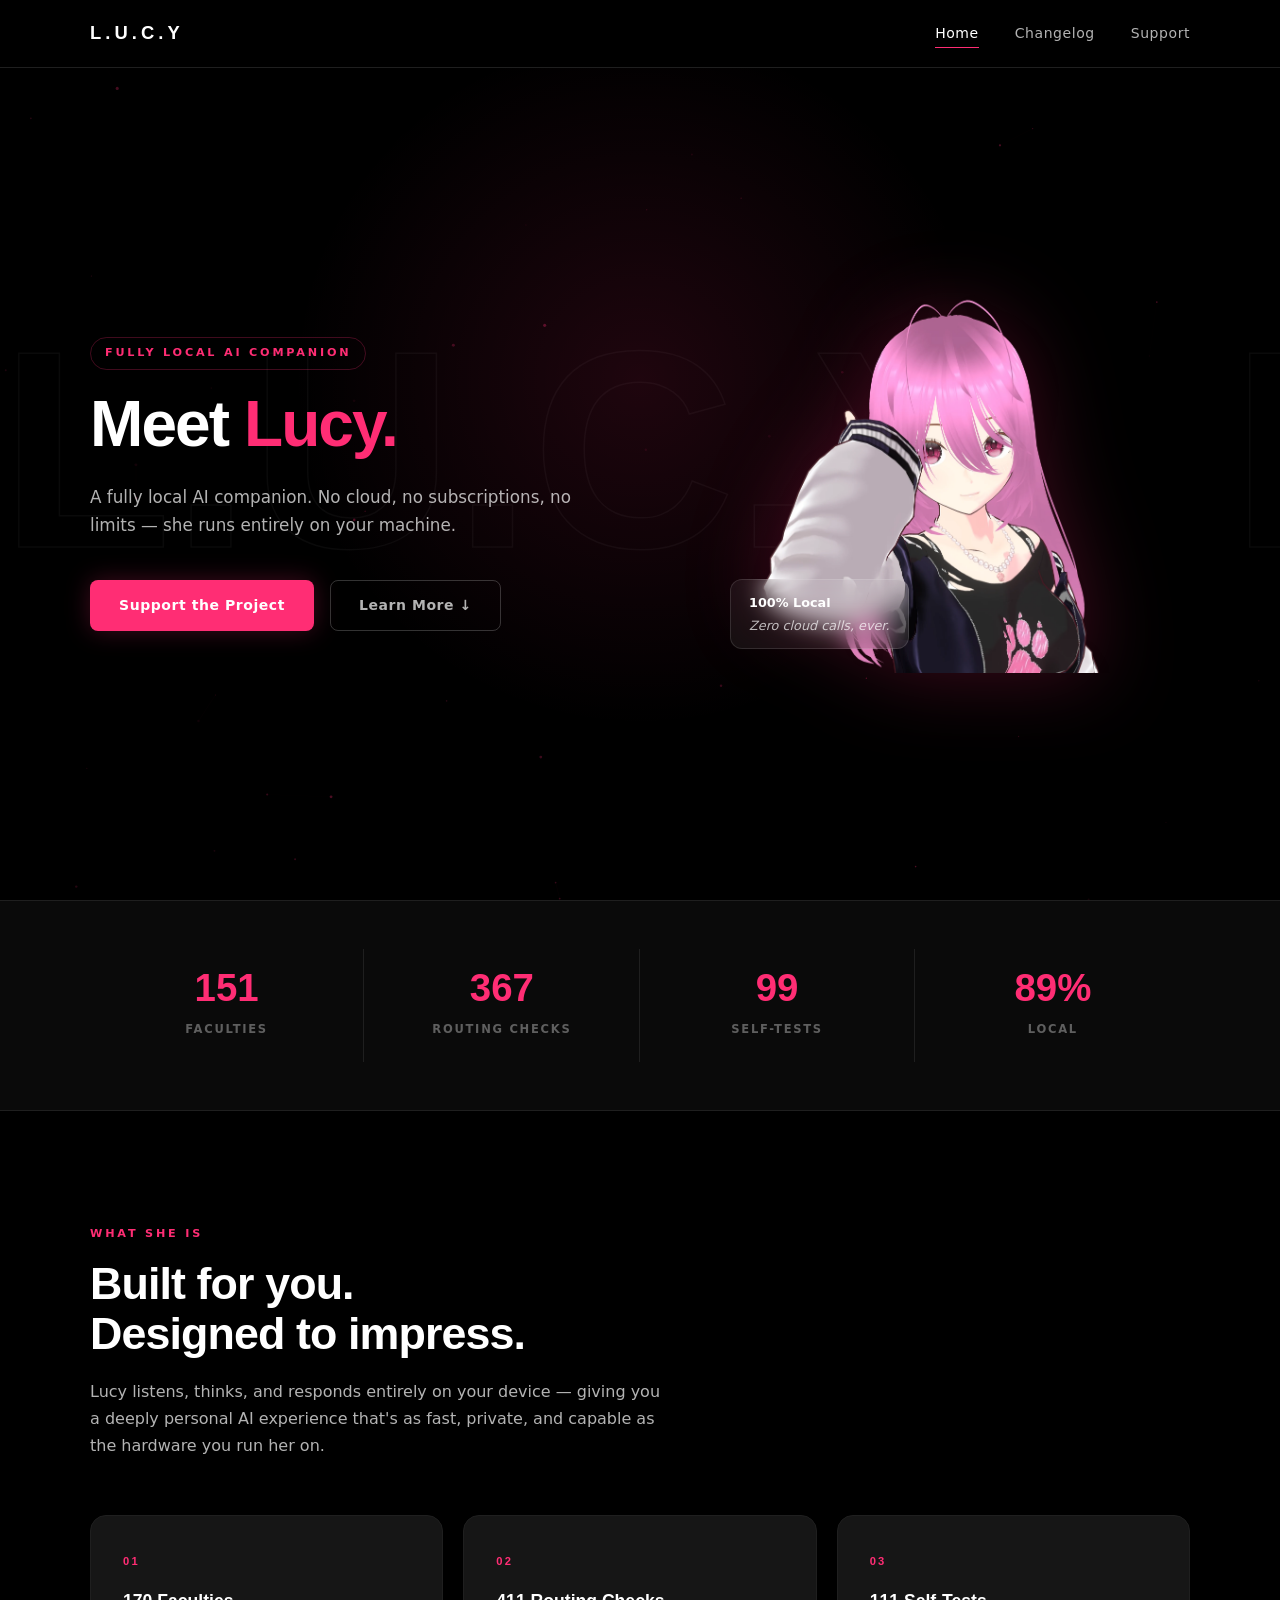
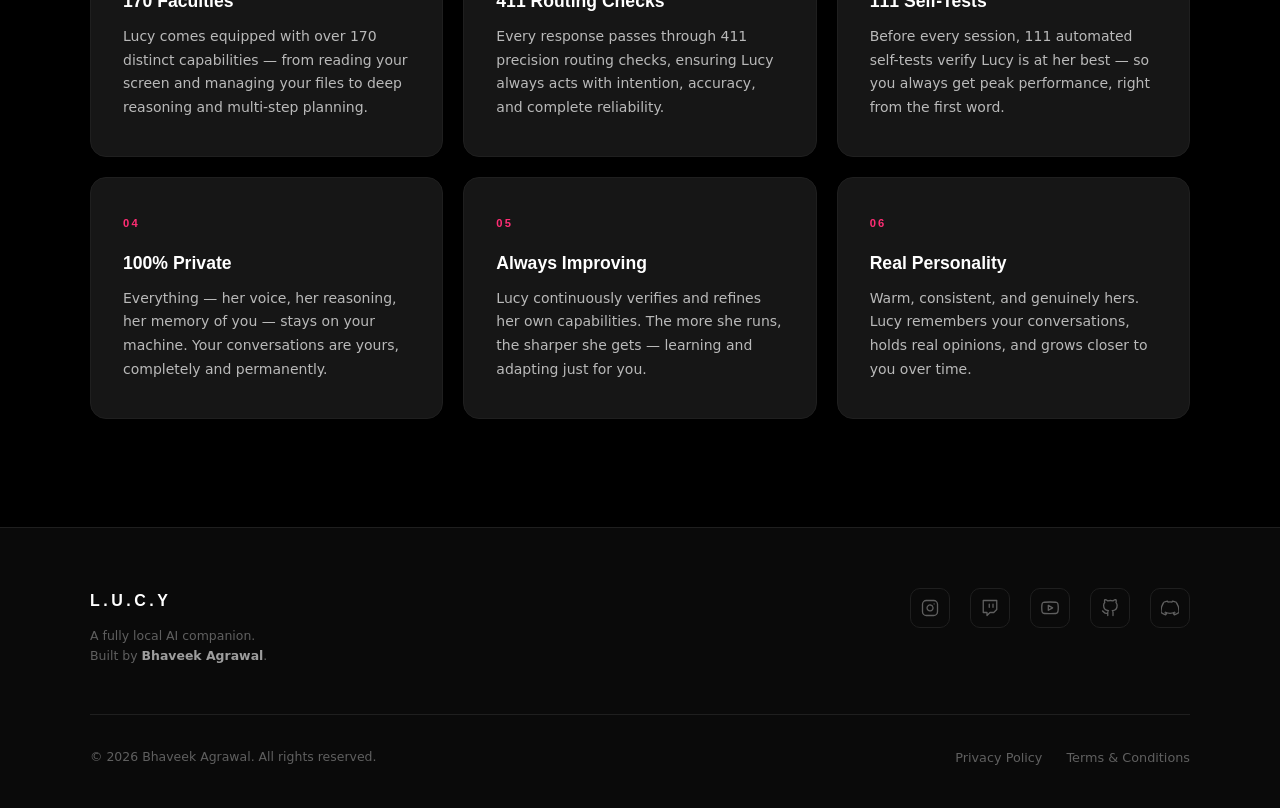
==== commit bcb790bf: "SEO and hygiene pass: 404, icons, sitemap, structured data, breadcrumbs, clean console - Custom 404 " ====
--- a/index.html
+++ b/index.html
@@ -9,9 +9,26 @@
 <meta property="og:title" content="L.U.C.Y — Awake on your machine">
 <meta property="og:description" content="A fully local AI companion. No cloud, no API calls. She runs entirely on your hardware.">
 <meta property="og:type" content="website">
-<meta http-equiv="Content-Security-Policy" content="default-src 'none'; script-src 'self'; style-src 'self' 'unsafe-inline' https://fonts.googleapis.com; font-src 'self' https://fonts.gstatic.com; img-src 'self' data:; connect-src 'none'; form-action 'none'; frame-ancestors 'none'; base-uri 'none'">
+<meta http-equiv="Content-Security-Policy" content="default-src 'none'; script-src 'self'; style-src 'self' 'unsafe-inline' https://fonts.googleapis.com; font-src 'self' https://fonts.gstatic.com; img-src 'self' data:; connect-src 'none'; form-action 'none'; base-uri 'none'">
 <meta name="referrer" content="strict-origin-when-cross-origin">
 <link rel="stylesheet" href="site.css">
+<link rel="canonical" href="https://project-lucy.me/">
+<link rel="icon" href="/favicon.ico" sizes="any">
+<link rel="icon" href="/favicon.svg" type="image/svg+xml">
+<link rel="apple-touch-icon" href="/apple-touch-icon.png">
+<link rel="manifest" href="/site.webmanifest">
+<meta property="og:url" content="https://project-lucy.me/">
+<meta property="og:site_name" content="L.U.C.Y">
+<meta property="og:image" content="https://project-lucy.me/og-image.png">
+<meta property="og:image:width" content="1200">
+<meta property="og:image:height" content="630">
+<meta property="og:image:alt" content="L.U.C.Y — a fully local AI companion">
+<meta property="og:locale" content="en_GB">
+<meta name="twitter:card" content="summary_large_image">
+<meta name="twitter:title" content="L.U.C.Y — Awake on your machine">
+<meta name="twitter:description" content="Lucy is a fully local AI companion. She hears you, thinks, and speaks — entirely on your machine. No cloud. No subscriptions. No limits.">
+<meta name="twitter:image" content="https://project-lucy.me/og-image.png">
+<script type="application/ld+json">{"@context": "https://schema.org", "@graph": [{"@type": "WebSite", "@id": "https://project-lucy.me/#website", "name": "L.U.C.Y", "url": "https://project-lucy.me/", "description": "A fully local AI companion - her own voice, memory and personality, running on one home PC.", "inLanguage": "en-GB"}]}</script>
 </head>
 <body>
 
--- a/site.css
+++ b/site.css
@@ -772,6 +772,15 @@
     text-align: center;
     gap: 40px;
   }
+  /* A 1fr TRACK WILL NOT SHRINK BELOW ITS CONTENT unless you say so: `min-width: auto` is the
+     default for a grid item, so `.hero-image-inner { width: 360px }` sized the whole column to
+     360px and its own `max-width: 100%` could never bite - the parent had already grown to match
+     it. Measured on a 360 px viewport: the hero text and image both sat 14 px past the right edge
+     and their last 14 px were clipped, while the page itself reported no horizontal overflow, so
+     nothing looked wrong from the outside. `min-width: 0` lets the track shrink and the image's
+     own max-width takes over. */
+  .hero .wrap > * { min-width: 0; }
+  .hero-image-inner { width: 100%; max-width: 360px; }
   .hero-text .lede { margin-left: auto; margin-right: auto; }
   .hero-cta { justify-content: center; }
   .hero-image-wrap { justify-content: center; }
@@ -810,3 +819,17 @@
   .foot-inner { flex-direction: column; gap: 32px; }
   .foot-bottom { flex-direction: column; text-align: center; }
 }
+
+/* Breadcrumbs: where this page sits under Home. Quiet on purpose - a trail, not a nav bar. */
+.crumbs {
+  display: flex;
+  align-items: center;
+  gap: 0.5rem;
+  margin: 0 0 1rem;
+  font-size: 0.8rem;
+  letter-spacing: 0.03em;
+  color: var(--white-faint);
+}
+.crumbs a { color: var(--white-dim); text-decoration: none; }
+.crumbs a:hover, .crumbs a:focus-visible { color: var(--pink); }
+.crumbs [aria-current="page"] { color: var(--white-dim); }
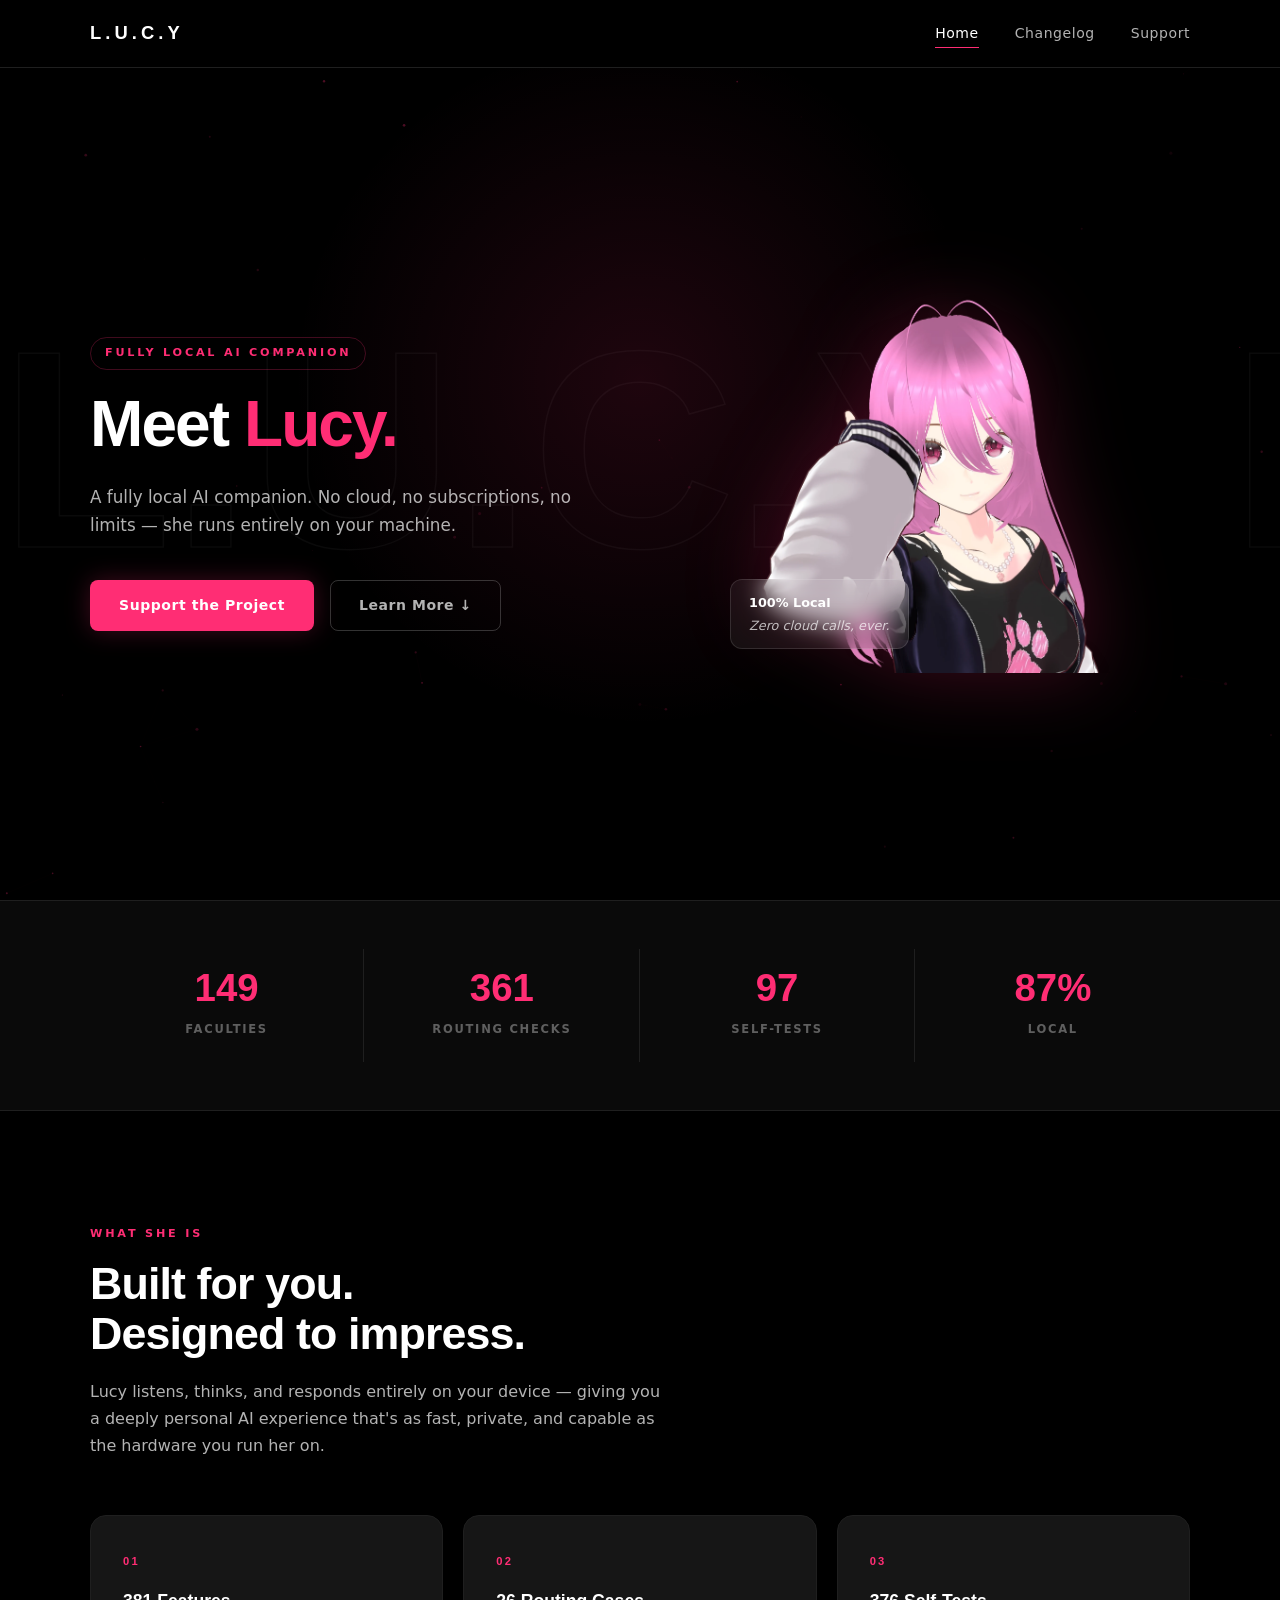
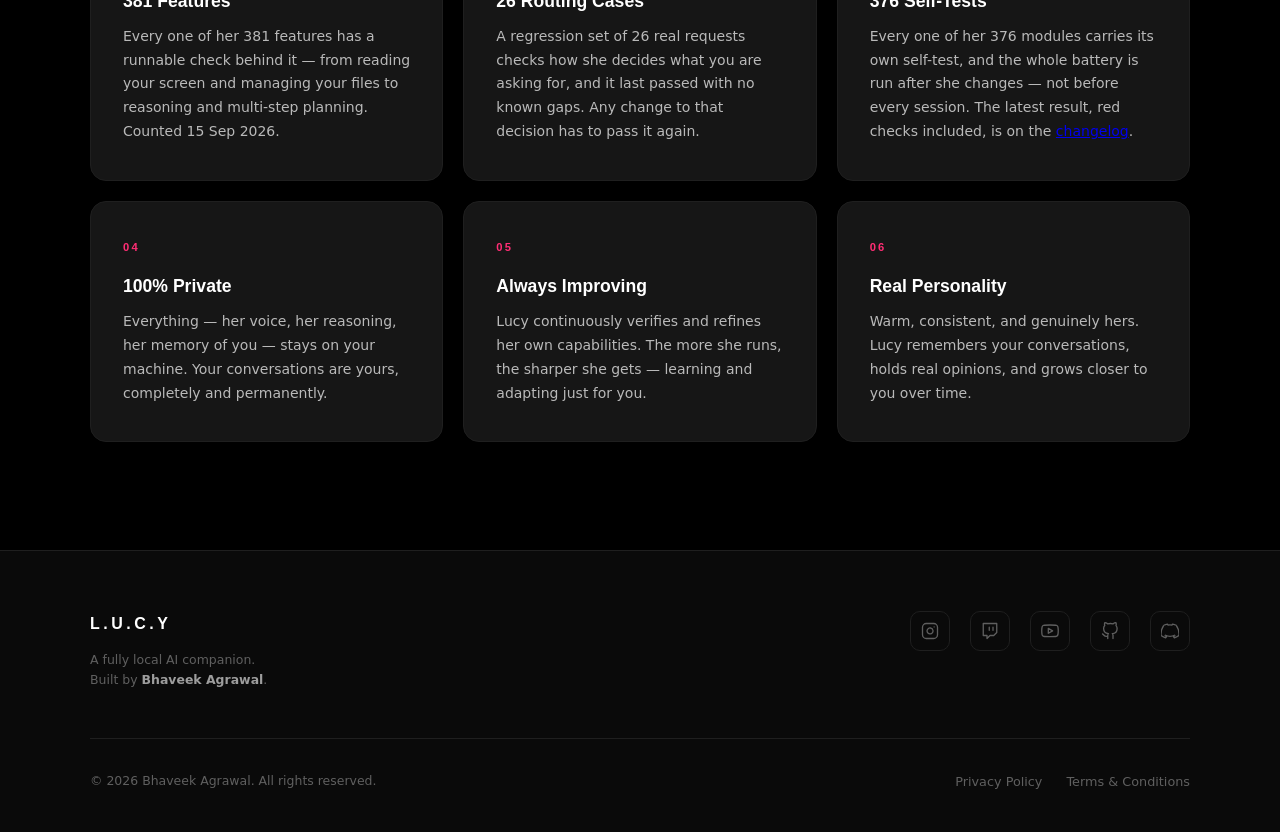
==== commit 3ce1b447: "Homepage: replace three card numbers that nothing measured supports - "170 Faculties": the brain's f" ====
--- a/index.html
+++ b/index.html
@@ -124,18 +124,18 @@
     <div class="card-grid">
       <div class="card reveal">
         <span class="card-num">01</span>
-        <h3>170 Faculties</h3>
-        <p>Lucy comes equipped with over 170 distinct capabilities — from reading your screen and managing your files to deep reasoning and multi-step planning.</p>
+        <h3>381 Features</h3>
+        <p>Every one of her 381 features has a runnable check behind it — from reading your screen and managing your files to reasoning and multi-step planning. Counted 15 Sep 2026.</p>
       </div>
       <div class="card reveal" style="transition-delay:0.08s">
         <span class="card-num">02</span>
-        <h3>411 Routing Checks</h3>
-        <p>Every response passes through 411 precision routing checks, ensuring Lucy always acts with intention, accuracy, and complete reliability.</p>
+        <h3>26 Routing Cases</h3>
+        <p>A regression set of 26 real requests checks how she decides what you are asking for, and it last passed with no known gaps. Any change to that decision has to pass it again.</p>
       </div>
       <div class="card reveal" style="transition-delay:0.16s">
         <span class="card-num">03</span>
-        <h3>111 Self-Tests</h3>
-        <p>Before every session, 111 automated self-tests verify Lucy is at her best — so you always get peak performance, right from the first word.</p>
+        <h3>376 Self-Tests</h3>
+        <p>Every one of her 376 modules carries its own self-test, and the whole battery is run after she changes — not before every session. The latest result, red checks included, is on the <a href="changelog.html">changelog</a>.</p>
       </div>
       <div class="card reveal" style="transition-delay:0.04s">
         <span class="card-num">04</span>
--- a/site.css
+++ b/site.css
@@ -609,7 +609,7 @@
 .changelog-list { max-width: 720px; margin: 0 auto; }
 .log-entry {
   display: grid;
-  grid-template-columns: 90px 1fr;
+  grid-template-columns: 112px 1fr;
   gap: 36px;
   padding: 40px 0;
   border-bottom: 1px solid var(--black-border);
@@ -833,3 +833,6 @@
 .crumbs a { color: var(--white-dim); text-decoration: none; }
 .crumbs a:hover, .crumbs a:focus-visible { color: var(--pink); }
 .crumbs [aria-current="page"] { color: var(--white-dim); }
+
+/* A changelog entry that was corrected after it went up says so beside its date. */
+.log-updated { display: inline-block; margin-top: 6px; color: var(--pink); letter-spacing: 0.08em; }
